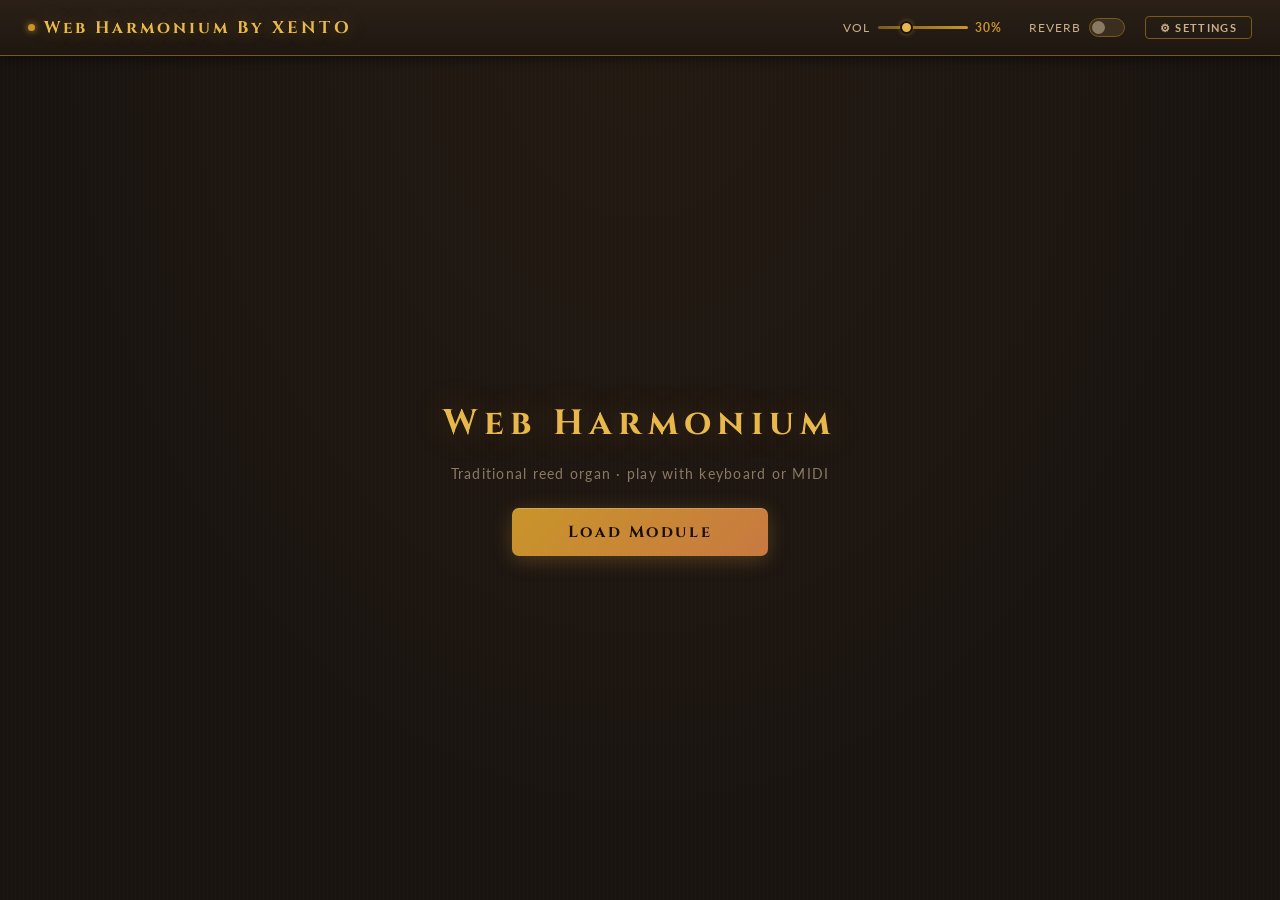
==== index.html @ 93d39b2e "fixed note helper issues" ====
<!DOCTYPE html>
<html lang="en">
<head>
  <meta name="viewport" content="width=device-width, initial-scale=1">
  <meta property="og:title" content="Web Harmonium" />
  <meta property="og:type" content="website" />
  <meta property="og:description" content="Play Harmonium using your normal computer keyboard or attach a MIDI keyboard to play" />
  <meta property="og:url" content="https://rajaramaniyer.github.io/webharmonium.html" />
  <link rel="manifest" href="manifest.json">
  <link rel="preconnect" href="https://fonts.googleapis.com">
  <link href="https://fonts.googleapis.com/css2?family=Cinzel:wght@400;600;700&family=Lato:ital,wght@0,300;0,400;0,700;1,400&display=swap" rel="stylesheet">
  <script src="config.js"></script>
  <title>Web Harmonium</title>

  <!-- ═══════════════════════════════════════════
       ORIGINAL JS — ZERO CHANGES
  ═══════════════════════════════════════════ -->
  <script>
    var sampleURL = 'harmonium-trad-orig.wav';
    var debug = false;
    var AudioContext = AudioContext || webkitAudioContext, context = null;
    var audioBuffer = null, gainNode = null, reverbNode = null, useReverb = false;
    var sourceNodes = new Array(), sourceNodeState = new Array();
    var keyboardMap = {
      "s":53,"S":53,"a":54,"A":54,"`":55,"1":56,"q":57,"Q":57,"2":58,
      "w":59,"W":59,"e":60,"E":60,"4":61,"r":62,"R":62,"5":63,"t":64,"T":64,
      "y":65,"Y":65,"7":66,"u":67,"U":67,"8":68,"i":69,"I":69,"9":70,
      "o":71,"O":71,"p":72,"P":72,"-":73,"[":74,"=":75,"]":76,"\\":77,"'":78,";":79
    };
    var swaramMap = {
      "s":"Ṃ","S":"Ṃ","a":"Ṃ","A":"Ṃ","`":"P̣","1":"Ḍ","q":"Ḍ","Q":"Ḍ","2":"Ṇ",
      "w":"Ṇ","W":"Ṇ","e":"S","E":"S","4":"R","r":"R","R":"R","5":"G","t":"G","T":"G",
      "y":"M","Y":"M","7":"M","u":"P","U":"P","8":"D","i":"D","I":"D","9":"N",
      "o":"N","O":"N","p":"Ṡ","P":"Ṡ","-":"Ṙ","[":"Ṙ","=":"Ġ","]":"Ġ","\\":"Ṁ","'":"Ṁ",";":"Ṗ",",":","
    };
    var notation = "";
    var loopStart = 0.5, loopEnd = 7.5, loop = true;
    var keyMap = new Array(), baseKeyMap = new Array();
    var middleC = 60, rootKey = 62, currentOctave = 3, stackCount = 0;
    var octaveMap = [-36,-24,-12,0,12,24,36];
    var baseKeyNames = ["C","C#","D","D#","E","F","F#","G","G#","A","A#","B"];
    var keyNames = new Array();

    function getCharLength(str){return[...str].length;}

    function init(){
      var transpose=parseInt(document.getElementById('transpose').innerText);
      var startKey=(middleC-124)+(rootKey-middleC);
      for(i=0;i<128;++i){baseKeyMap[i]=startKey++;keyMap[i]=baseKeyMap[i]+transpose;}
      for(i=0;i<keyMap.length;++i){sourceNodes[i]=null;setSourceNode(i);}
      document.getElementById('mainScreen').style.display='block';
    }

    function setSourceNode(i){
      if(sourceNodes[i]!=null&&sourceNodeState[i]==1)sourceNodes[i].stop(0);
      sourceNodeState[i]=0;sourceNodes[i]=null;
      sourceNodes[i]=context.createBufferSource();
      sourceNodes[i].connect(gainNode).connect(context.destination);
      sourceNodes[i].buffer=audioBuffer;sourceNodes[i].loop=loop;
      sourceNodes[i].loopStart=loopStart;
      if(keyMap[i]!=0)sourceNodes[i].detune.value=keyMap[i]*100;
    }

    function noteOff(note){
      var i=note+octaveMap[currentOctave];
      if(i<sourceNodes.length)setSourceNode(i);
      for(c=1;c<=stackCount;++c){i=note+octaveMap[currentOctave+c];if(i<sourceNodes.length)setSourceNode(i);}
    }

    function noteOn(note){
      var i=note+octaveMap[currentOctave];
      if(i<sourceNodes.length&&sourceNodeState[i]==0){sourceNodes[i].start(0);sourceNodeState[i]=1;}
      for(c=1;c<=stackCount;++c){
        i=note+octaveMap[currentOctave+c];
        if(i<sourceNodes.length&&sourceNodeState[i]==0){sourceNodes[i].start(0);sourceNodeState[i]=1;}
      }
    }

    window.onkeydown=function(event){
      if(!event.repeat&&typeof(keyboardMap[event.key])!="undefined")noteOn(keyboardMap[event.key]);
    };
    window.onkeyup=function(event){
      const key=event.key;
      if(typeof(keyboardMap[key])!="undefined")noteOff(keyboardMap[key]);
      if(key==="Backspace"&&getCharLength(notation)>0)notation=notation.substring(0,getCharLength(notation)-1);
      else if(key==="Delete")notation="";
      else if(key==="Enter"){console.log(notation);notation="";}
      else if(key==="Tab")notation+=",";
      else if(typeof(swaramMap[key])!="undefined")notation+=swaramMap[key];
    };

    function initReverbNode(){
      reverbNode=context.createConvolver();
      var r=new XMLHttpRequest();r.open('GET',"reverb.wav",true);r.responseType='arraybuffer';
      r.addEventListener('load',function(){
        context.decodeAudioData(r.response,
          function(buf){reverbNode.buffer=buf;reverbNode.connect(context.destination);updateReverbState(useReverb);},
          function(e){console.error('ERROR:',e);}
        );
      });r.send();
    }

    function load(){
      context=new AudioContext();gainNode=context.createGain();gainNode.gain.value=0.3;gainNode.connect(context.destination);
      if(typeof(Storage)!=="undefined"){
        if(localStorage.getItem("webharmonium.volume")!=null){document.getElementById("myRange").value=localStorage.getItem("webharmonium.volume");onGainChange();}
        if(localStorage.getItem("webharmonium.useReverb")!=null){useReverb=localStorage.getItem("webharmonium.useReverb")=="true";document.getElementById("useReverb").checked=useReverb;}
        if(localStorage.getItem("webharmonium.octave")!=null){currentOctave=localStorage.getItem("webharmonium.octave");try{currentOctave=parseInt(currentOctave);}catch(err){currentOctave=0;}}
        document.getElementById('octave').innerText=currentOctave;
        if(localStorage.getItem("webharmonium.transpose")!=null){
          document.getElementById('transpose').innerText=localStorage.getItem("webharmonium.transpose");
          let cs=parseInt(document.getElementById('transpose').innerText);
          document.getElementById('rootNote').innerText=baseKeyNames[(cs>=0)?cs%12:cs+12];
        }
        if(localStorage.getItem("webharmonium.stack")!=null){stackCount=localStorage.getItem("webharmonium.stack");try{stackCount=parseInt(stackCount);}catch(err){stackCount=0;}}
        document.getElementById('stack').innerText=stackCount;
      }
      initReverbNode();
      var req=new XMLHttpRequest();req.open('GET',sampleURL,true);req.responseType='arraybuffer';
      req.addEventListener('load',function(){
        context.decodeAudioData(req.response,function(buf){audioBuffer=buf;init();},function(e){console.error('ERROR:',e);});
      });req.send();
      requestMIDIAccess();
    }

    function requestMIDIAccess(){
      try{
        var mi=document.getElementById('midiInputDevicesInfo');
        if(navigator.requestMIDIAccess){
          if(mi.innerText.indexOf('Supported!')==-1)mi.innerText+=" Supported! ";
          navigator.requestMIDIAccess().then(onMIDISuccess,onMIDIFailure);
        }else{if(mi.innerText.indexOf('Supported!')==-1)mi.innerText+=" Not Supported! ";}
      }catch(err){document.getElementById('midiInputDevicesInfo').innerText+=" Failed! "+err;}
    }

    var midiAccess=null;
    function onMIDISuccess(ma){
      midiAccess=ma;
      var md=document.getElementById("midiInputDevices");
      for(i=0;i<md.length;++i)md.remove(i);
      for(var input of midiAccess.inputs.values()){
        var opt=document.createElement("option");opt.id=input.id;opt.text=input.name+" by "+input.manufacturer;md.add(opt);input.onmidimessage=getMIDIMessage;
      }
    }
    function onMIDIFailure(e){document.getElementById('midiInputDevicesInfo').innerText+=" Failed! "+e;}
    function getMIDIMessage(msg){
      var cmd=msg.data[0],note=msg.data[1],vel=(msg.data.length>2)?msg.data[2]:0;
      var md=document.getElementById("midiInputDevices");
      if(msg.target.id==md.options[md.selectedIndex].id){
        switch(cmd){
          case 144:if(vel>0)noteOn(note,vel);else noteOff(note);break;
          case 128:noteOff(note);break;
          case 176:if(note==7){document.getElementById("myRange").value=(100*vel)/127;onGainChange();}break;
        }
      }
    }

    function shiftOctave(o){
      if(currentOctave+o>=0&&currentOctave+o<=6){currentOctave+=o;if(typeof(Storage)!=="undefined")localStorage.setItem("webharmonium.octave",currentOctave);}
      document.getElementById('octave').innerText=currentOctave;
    }
    function changeStack(s){
      stackCount+=s;if(stackCount<0)stackCount=0;else if(currentOctave+stackCount>6)stackCount=6-currentOctave;
      document.getElementById('stack').innerText=stackCount;
      if(typeof(Storage)!=="undefined")localStorage.setItem("webharmonium.stack",stackCount);
    }
    function shiftSemitone(st){
      var cs=parseInt(document.getElementById('transpose').innerText);
      if(cs+st>=-11&&cs+st<=11){cs+=st;document.getElementById('transpose').innerText=cs;document.getElementById('rootNote').innerText=baseKeyNames[(cs>=0)?cs%12:cs+12];}
      if(typeof(Storage)!=="undefined")localStorage.setItem("webharmonium.transpose",document.getElementById('transpose').innerText);
      init();
    }
    var notePlaying=0;
    function play(el){notePlaying=keyboardMap[el.getAttribute('key')];noteOn(notePlaying);}
    function stop(el){noteOff(notePlaying);}
    function onGainChange(){
      if(typeof(Storage)!=="undefined")localStorage.setItem("webharmonium.volume",document.getElementById("myRange").value);
      document.getElementById('volumeLevel').innerText=document.getElementById("myRange").value+"%";
      if(gainNode!=null)gainNode.gain.value=document.getElementById("myRange").value/100;
    }
    function updateReverbState(v){
      useReverb=v;if(typeof(Storage)!=="undefined")localStorage.setItem("webharmonium.useReverb",(useReverb?"true":"false"));
      if(useReverb)gainNode.connect(reverbNode);else{try{gainNode.disconnect(reverbNode);}catch(e){}}
    }
    if("serviceWorker" in navigator){
      window.addEventListener("load",function(){
        navigator.serviceWorker.register("/serviceworker.js").then(r=>console.log("sw registered")).catch(e=>console.log("sw not registered",e));
      });
    }
  </script>

  <style>
    *,*::before,*::after{box-sizing:border-box;margin:0;padding:0;}
    :root{
      --bg:#1a1410;--gold:#c9952a;--gold-light:#e8b84b;--gold-dim:#7a5a18;
      --text:#e8dcc8;--muted:#8a7a64;--label:#c9b08a;--accent:#c87941;
    }

    body{
      background:var(--bg);
      background-image:
        radial-gradient(ellipse at 50% 0%,rgba(90,60,30,.15) 0%,transparent 65%),
        repeating-linear-gradient(90deg,transparent,transparent 3px,rgba(255,255,255,.01) 3px,rgba(255,255,255,.01) 4px);
      font-family:'Lato',sans-serif;color:var(--text);min-height:100vh;
      display:flex;flex-direction:column;
    }

    /* ── Navbar ── */
    .navbar{
      display:flex;align-items:center;justify-content:space-between;
      padding:0 28px;height:56px;flex-shrink:0;
      background:linear-gradient(180deg,#2a2018 0%,#1e1710 100%);
      border-bottom:1px solid var(--gold-dim);
      box-shadow:0 2px 14px rgba(0,0,0,.55);
      position:sticky;top:0;z-index:100;
    }
    .brand{font-family:'Cinzel',serif;font-size:1.05rem;font-weight:700;letter-spacing:.18em;color:var(--gold-light);text-shadow:0 0 18px rgba(200,150,60,.35);display:flex;align-items:center;gap:9px;}
    .brand-pip{width:7px;height:7px;border-radius:50%;background:var(--gold);box-shadow:0 0 7px var(--gold);}
    .nav-controls{display:flex;align-items:center;gap:20px;}
    .nav-group{display:flex;align-items:center;gap:7px;font-size:.72rem;letter-spacing:.1em;text-transform:uppercase;color:var(--muted);}
    .nav-group label{color:var(--label);}
    #volumeLevel{color:var(--gold);font-weight:700;min-width:34px;font-size:.72rem;}
    .nav-range{-webkit-appearance:none;appearance:none;width:90px;height:3px;border-radius:2px;outline:none;cursor:pointer;background:linear-gradient(90deg,var(--gold-dim),var(--gold));}
    .nav-range::-webkit-slider-thumb{-webkit-appearance:none;width:13px;height:13px;border-radius:50%;background:var(--gold-light);border:2px solid #1a1208;box-shadow:0 0 5px rgba(200,150,60,.5);cursor:pointer;}
    .nav-range::-moz-range-thumb{width:13px;height:13px;border-radius:50%;background:var(--gold-light);border:2px solid #1a1208;cursor:pointer;}
    .sw{position:relative;display:inline-block;width:36px;height:19px;}
    .sw input{opacity:0;width:0;height:0;}
    .sw-track{position:absolute;inset:0;cursor:pointer;background:#3a2e20;border-radius:19px;border:1px solid var(--gold-dim);transition:.3s;}
    .sw-track::before{content:'';position:absolute;width:13px;height:13px;left:2px;bottom:2px;background:var(--muted);border-radius:50%;transition:.3s;}
    input:checked+.sw-track{background:var(--gold-dim);border-color:var(--gold);}
    input:checked+.sw-track::before{transform:translateX(17px);background:var(--gold-light);}
    .nav-btn{background:none;border:1px solid var(--gold-dim);color:var(--label);padding:5px 14px;border-radius:4px;cursor:pointer;font:700 .7rem/1 'Lato',sans-serif;letter-spacing:.12em;text-transform:uppercase;transition:.18s;}
    .nav-btn:hover{border-color:var(--gold);color:var(--gold-light);background:rgba(200,150,60,.07);}

    /* ── Page ── */
    .page{flex:1;display:flex;flex-direction:column;align-items:center;justify-content:center;padding:24px 16px;gap:0;}

    /* ── Load screen ── */
    #loadScreen{display:flex;flex-direction:column;align-items:center;gap:18px;text-align:center;}
    .load-title{font-family:'Cinzel',serif;font-size:2.2rem;font-weight:700;color:var(--gold-light);letter-spacing:.18em;text-shadow:0 0 36px rgba(200,150,60,.28);}
    .load-sub{font-size:.87rem;color:var(--muted);letter-spacing:.09em;}
    .load-btn{margin-top:8px;padding:16px 56px;background:linear-gradient(135deg,var(--gold) 0%,var(--accent) 100%);border:none;border-radius:7px;font:700 1rem/1 'Cinzel',serif;letter-spacing:.16em;color:#1a0e04;cursor:pointer;box-shadow:0 4px 20px rgba(200,150,60,.3),inset 0 1px 0 rgba(255,255,255,.18);transition:.2s;}
    .load-btn:hover{transform:translateY(-2px);box-shadow:0 8px 28px rgba(200,150,60,.45);}
    .load-btn:active{transform:none;}

    /* ══════════════════════════════════════════════
       NOTE HELPER PANEL
    ══════════════════════════════════════════════ */
    #noteHelper{display:none;width:100%;max-width:1260px;margin-bottom:14px;}
    .helper-bar{background:linear-gradient(160deg,#2a2018 0%,#1e1610 100%);border:1px solid rgba(200,150,60,.15);border-radius:12px;overflow:hidden;box-shadow:0 4px 20px rgba(0,0,0,.5);}
    .helper-head{display:flex;align-items:center;gap:10px;padding:10px 16px;border-bottom:1px solid rgba(200,150,60,.1);background:rgba(0,0,0,.18);}
    .helper-head-label{font-size:.62rem;letter-spacing:.2em;text-transform:uppercase;color:var(--muted);font-weight:700;flex-shrink:0;}
    .helper-song-select{flex:1;background:#18120a;border:1px solid var(--gold-dim);color:var(--label);padding:4px 9px;border-radius:5px;font:600 .82rem/1.3 'Lato',sans-serif;outline:none;cursor:pointer;max-width:340px;}
    .helper-song-select option{background:#18120a;}
    .helper-btns{display:flex;gap:6px;flex-shrink:0;}
    .helper-toggle-btn{background:none;border:1px solid var(--gold-dim);color:var(--muted);padding:3px 10px;border-radius:4px;cursor:pointer;font-size:.68rem;letter-spacing:.08em;text-transform:uppercase;transition:.15s;}
    .helper-toggle-btn:hover{color:var(--gold-light);border-color:var(--gold);}
    .helper-reset-btn{background:none;border:1px solid rgba(200,150,60,.2);color:var(--muted);padding:3px 10px;border-radius:4px;cursor:pointer;font-size:.68rem;letter-spacing:.08em;text-transform:uppercase;transition:.15s;}
    .helper-reset-btn:hover{color:var(--gold-light);border-color:var(--gold);}

    .helper-notes{padding:14px 18px 16px;max-height:170px;overflow-y:auto;transition:max-height .3s ease;}
    .helper-notes.collapsed{max-height:0;padding-top:0;padding-bottom:0;overflow:hidden;}
    .helper-notes::-webkit-scrollbar{width:4px;}
    .helper-notes::-webkit-scrollbar-track{background:transparent;}
    .helper-notes::-webkit-scrollbar-thumb{background:var(--gold-dim);border-radius:2px;}

    .helper-song-title{font-family:'Cinzel',serif;font-size:.88rem;font-weight:700;color:var(--gold-light);letter-spacing:.12em;margin-bottom:10px;}
    .helper-lines{display:flex;flex-direction:column;gap:7px;}
    .helper-line{display:flex;flex-wrap:wrap;gap:4px;align-items:baseline;}

    /* ── Note tokens ── */
    .note-token{
      display:inline-block;
      font:700 1rem/1 'Lato',monospace;
      color:var(--text);
      background:rgba(200,150,60,.07);
      border:1px solid rgba(200,150,60,.13);
      border-radius:5px;
      padding:4px 8px;
      letter-spacing:.04em;
      cursor:default;
      transition:background .08s,color .08s,border-color .08s,transform .08s,box-shadow .08s;
      user-select:none;
    }
    /* Next-to-play token — faint gold glow */
    .note-token.next{
      border-color:rgba(200,150,60,.4);
      color:var(--gold-light);
      background:rgba(200,150,60,.12);
    }
    /* Currently lit — instant-on, CSS transition fades it back out */
    .note-token.lit{
      background:rgba(200,150,60,.38);
      border-color:var(--gold-light);
      color:#fff8e8;
      box-shadow:0 0 12px rgba(200,150,60,.5);
      transform:translateY(-2px);
    }
    /* Already played — dimmed */
    .note-token.played{
      color:var(--muted);
      background:rgba(255,255,255,.03);
      border-color:rgba(200,150,60,.05);
    }
    .note-token.annotation{color:var(--muted);font-style:italic;font-weight:400;background:transparent;border-color:transparent;font-size:.82rem;}

    /* ══════════════════════════════════════════════
       MAIN INSTRUMENT
    ══════════════════════════════════════════════ */
    #mainScreen{display:none;width:100%;max-width:1260px;}

    .cabinet{
      background:linear-gradient(175deg,#3e2e1e 0%,#2a1e12 45%,#1e150e 100%);
      border-radius:18px 18px 12px 12px;
      padding:26px 32px 30px;
      box-shadow:0 28px 70px rgba(0,0,0,.85),0 0 0 1px rgba(200,150,60,.14),inset 0 1px 0 rgba(200,150,60,.2),inset 0 -1px 0 rgba(0,0,0,.5);
      position:relative;overflow:hidden;
    }
    .cabinet::before{content:'';position:absolute;inset:0;border-radius:inherit;pointer-events:none;background:repeating-linear-gradient(91deg,transparent,transparent 17px,rgba(0,0,0,.055) 17px,rgba(0,0,0,.055) 18px);}
    .cabinet::after{content:'';position:absolute;top:0;left:32px;right:32px;height:2px;background:linear-gradient(90deg,transparent,var(--gold-dim),var(--gold),var(--gold-dim),transparent);}

    .nameplate{text-align:center;margin-bottom:20px;}
    .nameplate h1{font-family:'Cinzel',serif;font-size:1rem;font-weight:700;letter-spacing:.38em;color:var(--gold-light);text-shadow:0 0 14px rgba(200,150,60,.35);}
    .nameplate-rule{display:flex;align-items:center;justify-content:center;gap:10px;margin-top:5px;}
    .nameplate-rule hr{flex:0 0 55px;border:none;border-top:1px solid var(--gold-dim);}
    .nameplate-rule span{font-size:.6rem;letter-spacing:.24em;color:var(--muted);text-transform:uppercase;}

    /* ── Stage ── */
    .stage{
      background:linear-gradient(180deg,#0d0a07 0%,#121008 100%);
      border-radius:10px 10px 5px 5px;
      padding:24px 24px 0;
      border:1px solid rgba(0,0,0,.7);
      border-top:1px solid rgba(200,150,60,.1);
      box-shadow:inset 0 6px 16px rgba(0,0,0,.75),inset 0 -1px 0 rgba(200,150,60,.06);
      position:relative;overflow:hidden;
    }
    .stage::before{content:'';position:absolute;top:0;left:0;right:0;height:22px;background:linear-gradient(180deg,rgba(200,150,60,.05),transparent);pointer-events:none;}

    /* ── Keys row ── */
    .keys-row{
      display:flex;align-items:flex-start;justify-content:center;
      position:relative;height:280px;
      user-select:none;-webkit-user-select:none;
    }

    /* ── White keys ──
       3D: push down with translateY + deeper bottom shadow + lighter surface
       NO rotateX (causes sideways skew with perspective)
    */
    .wk{
      position:relative;width:76px;height:268px;flex-shrink:0;
      background:linear-gradient(180deg,#f5efe3 0%,#efe8d6 14%,#eae2c8 50%,#dfd7b9 79%,#d0c4a4 100%);
      border:1px solid #9a8a6a;border-top:none;
      border-radius:0 0 10px 10px;cursor:pointer;z-index:1;
      /* resting shadow — makes key look raised */
      box-shadow:
        inset -1px 0 0 rgba(255,255,255,.55),
        inset 1px 0 0 rgba(0,0,0,.07),
        0 8px 0 #9a8060,
        0 10px 16px rgba(0,0,0,.55),
        0 18px 28px rgba(0,0,0,.25);
      transform-origin:top center;
      transition:transform .06s ease,box-shadow .06s ease,background .06s ease;
      display:flex;flex-direction:column;align-items:center;justify-content:flex-end;
      padding-bottom:18px;
    }
    .wk:hover{
      background:linear-gradient(180deg,#ede7d7 0%,#e8e1c7 28%,#dad2b4 68%,#cbbfa0 100%);
    }
    /* pressed: sink down 8px, shadow collapses */
    .wk:active,.wk.pressed{
      transform:translateY(8px);
      background:linear-gradient(180deg,#cfc49e 0%,#bfb48e 28%,#afa47e 68%,#9f946e 100%);
      box-shadow:
        inset -1px 0 0 rgba(255,255,255,.3),
        inset 1px 0 0 rgba(0,0,0,.1),
        0 1px 0 #7a6040,
        0 2px 6px rgba(0,0,0,.55),
        0 4px 10px rgba(0,0,0,.25);
    }
    .wk .kb{font:700 12px/1 'Lato',monospace;color:rgba(70,55,35,.65);letter-spacing:.04em;}
    .wk .nt{font:400 10px/1 'Lato',sans-serif;color:rgba(80,60,40,.45);margin-top:4px;}

    /* ── Black keys ──
       Same approach: translateY press + shadow collapse
    */
    .bk{
      position:absolute;top:0;z-index:3;
      width:46px;height:170px;
      background:linear-gradient(180deg,#2e2618 0%,#201a0e 25%,#161008 60%,#0e0c06 100%);
      border-radius:0 0 8px 8px;
      border:1px solid #0a0806;border-top:2px solid #403420;
      cursor:pointer;
      box-shadow:
        inset 1px 0 0 rgba(255,255,255,.055),
        inset -1px 0 0 rgba(255,255,255,.02),
        0 8px 0 #0a0806,
        3px 10px 18px rgba(0,0,0,.9),
        1px 14px 24px rgba(0,0,0,.6);
      transform-origin:top center;
      transition:transform .06s ease,box-shadow .06s ease,background .06s ease;
      display:flex;align-items:flex-end;justify-content:center;padding-bottom:10px;
    }
    .bk:hover{background:linear-gradient(180deg,#3a2e20 0%,#2c2416 25%,#201a0e 60%,#141008 100%);}
    .bk:active,.bk.pressed{
      transform:translateY(6px);
      background:linear-gradient(180deg,#201a0e 0%,#140e06 100%);
      box-shadow:
        inset 1px 0 0 rgba(255,255,255,.03),
        0 1px 0 #0a0806,
        1px 2px 6px rgba(0,0,0,.95),
        1px 4px 10px rgba(0,0,0,.6);
    }
    .bk .kb{font:700 10px/1 'Lato',monospace;color:rgba(200,160,80,.5);}

    /* ── Legend ── */
    .key-legend{margin-top:18px;display:flex;align-items:center;justify-content:center;gap:6px;flex-wrap:wrap;}
    .kchip{font-size:.63rem;letter-spacing:.07em;color:var(--muted);background:rgba(255,255,255,.025);border:1px solid rgba(200,150,60,.09);border-radius:3px;padding:2px 8px;}
    .kchip strong{color:var(--gold-dim);}
    .kdot{color:var(--gold-dim);font-size:.45rem;}

    /* ══════════════════════════════════════════════
       SETTINGS MODAL
    ══════════════════════════════════════════════ */
    .overlay{display:none;position:fixed;inset:0;background:rgba(0,0,0,.75);backdrop-filter:blur(5px);z-index:200;align-items:flex-start;justify-content:center;padding:36px 16px;overflow-y:auto;}
    .overlay.open{display:flex;}
    .modal{background:linear-gradient(160deg,#322818 0%,#201810 100%);border:1px solid rgba(200,150,60,.2);border-radius:14px;padding:28px 30px;width:100%;max-width:560px;box-shadow:0 24px 64px rgba(0,0,0,.85);}
    .modal-title{font-family:'Cinzel',serif;font-size:1.05rem;font-weight:700;color:var(--gold-light);letter-spacing:.16em;margin-bottom:22px;padding-bottom:14px;border-bottom:1px solid rgba(200,150,60,.15);}
    .modal-section{margin-bottom:20px;}
    .modal-section-title{font-size:.62rem;text-transform:uppercase;letter-spacing:.22em;color:var(--muted);font-weight:700;margin-bottom:12px;padding-bottom:6px;border-bottom:1px solid rgba(200,150,60,.08);}
    .mctrl-row{display:flex;align-items:center;justify-content:space-between;gap:12px;margin-bottom:12px;}
    .mctrl-label{font-size:.82rem;color:var(--label);min-width:80px;}
    .mctrl-right{display:flex;align-items:center;gap:8px;}
    .mctrl-val{font-family:'Cinzel',serif;font-size:1.3rem;font-weight:700;color:var(--gold-light);min-width:52px;text-align:center;text-shadow:0 0 10px rgba(200,150,60,.25);}
    .mctrl-sub{font-size:.68rem;color:var(--muted);text-align:center;min-width:52px;}
    .mcbtn{width:34px;height:34px;flex-shrink:0;border-radius:6px;cursor:pointer;background:linear-gradient(155deg,#3c3020 0%,#2c2218 100%);border:1px solid var(--gold-dim);color:var(--gold-light);font-size:1.15rem;font-weight:700;display:flex;align-items:center;justify-content:center;transition:.14s;}
    .mcbtn:hover{border-color:var(--gold);background:linear-gradient(155deg,#4c4028 0%,#3c3020 100%);box-shadow:0 0 8px rgba(200,150,60,.2);}
    .mcbtn:active{transform:scale(.92);}
    .modal-range{-webkit-appearance:none;appearance:none;width:100%;height:4px;border-radius:2px;outline:none;cursor:pointer;background:linear-gradient(90deg,var(--gold-dim),var(--gold));margin:4px 0;}
    .modal-range::-webkit-slider-thumb{-webkit-appearance:none;width:16px;height:16px;border-radius:50%;background:var(--gold-light);border:2px solid #1a1208;box-shadow:0 0 6px rgba(200,150,60,.5);cursor:pointer;}
    .modal-range::-moz-range-thumb{width:16px;height:16px;border-radius:50%;background:var(--gold-light);border:2px solid #1a1208;cursor:pointer;}
    .modal-toggle-row{display:flex;align-items:center;justify-content:space-between;margin-bottom:12px;}
    .midi-status{font-size:.72rem;color:var(--muted);margin-bottom:7px;line-height:1.5;}
    .midi-sel{width:100%;background:#18120a;border:1px solid var(--gold-dim);color:var(--label);padding:5px 8px;border-radius:5px;font:400 .72rem/1.4 'Lato',sans-serif;outline:none;}
    .midi-ref{background:none;border:1px solid var(--gold-dim);color:var(--muted);padding:4px 10px;border-radius:4px;cursor:pointer;font-size:.68rem;margin-top:7px;width:100%;transition:.15s;}
    .midi-ref:hover{color:var(--gold-light);border-color:var(--gold);}
    .modal-divider{border:none;border-top:1px solid rgba(200,150,60,.1);margin:18px 0;}

    /* song manager */
    .song-list{display:flex;flex-direction:column;gap:8px;margin-bottom:14px;}
    .song-item{background:rgba(0,0,0,.25);border:1px solid rgba(200,150,60,.1);border-radius:8px;padding:10px 12px;display:flex;flex-direction:column;gap:6px;}
    .song-item-head{display:flex;align-items:center;gap:8px;}
    .song-item-name{flex:1;background:transparent;border:none;border-bottom:1px solid rgba(200,150,60,.2);color:var(--gold-light);font:700 .88rem/1.4 'Lato',sans-serif;outline:none;padding:2px 4px;}
    .song-item-name:focus{border-bottom-color:var(--gold);}
    .song-del-btn{background:none;border:1px solid rgba(200,80,80,.3);color:rgba(200,100,100,.6);width:26px;height:26px;border-radius:4px;cursor:pointer;font-size:.8rem;display:flex;align-items:center;justify-content:center;transition:.15s;flex-shrink:0;}
    .song-del-btn:hover{border-color:#c04040;color:#e06060;}
    .song-item-notes{width:100%;background:rgba(0,0,0,.3);border:1px solid rgba(200,150,60,.12);border-radius:5px;color:var(--text);font:400 .8rem/1.6 'Courier New',monospace;padding:7px 9px;outline:none;resize:vertical;min-height:80px;}
    .song-item-notes:focus{border-color:var(--gold-dim);}
    .song-add-btn{background:none;border:1px dashed var(--gold-dim);color:var(--muted);padding:8px;border-radius:7px;cursor:pointer;font-size:.75rem;letter-spacing:.1em;text-transform:uppercase;width:100%;transition:.15s;}
    .song-add-btn:hover{color:var(--gold-light);border-color:var(--gold);}
    .songs-save-btn{width:100%;padding:9px;border:none;border-radius:6px;cursor:pointer;background:linear-gradient(135deg,#4a6a3a 0%,#2e4a22 100%);color:#c8e8b0;font:700 .78rem/1 'Lato',sans-serif;letter-spacing:.1em;text-transform:uppercase;margin-top:8px;transition:.18s;}
    .songs-save-btn:hover{filter:brightness(1.15);}
    .songs-export-row{display:flex;gap:8px;margin-top:6px;}
    .songs-export-btn{flex:1;padding:7px;border:1px solid var(--gold-dim);border-radius:5px;background:none;color:var(--muted);font-size:.68rem;letter-spacing:.1em;text-transform:uppercase;cursor:pointer;transition:.15s;}
    .songs-export-btn:hover{color:var(--gold-light);border-color:var(--gold);}
    .modal-close{display:block;width:100%;margin-top:6px;padding:12px;border:none;border-radius:7px;cursor:pointer;background:linear-gradient(135deg,var(--gold) 0%,var(--accent) 100%);font:700 .85rem/1 'Cinzel',serif;letter-spacing:.14em;color:#1a0e04;transition:.2s;text-align:center;}
    .modal-close:hover{transform:translateY(-1px);box-shadow:0 4px 16px rgba(200,150,60,.35);}

    /* ── Responsive ── */
    @media(max-width:1100px){.wk{width:64px;height:238px;} .bk{width:40px;height:144px;} .keys-row{height:250px;}}
    @media(max-width:880px){.wk{width:50px;height:200px;} .bk{width:31px;height:120px;} .keys-row{height:212px;} .cabinet{padding:18px 16px 22px;}}
    @media(max-width:680px){.wk{width:38px;height:168px;} .bk{width:24px;height:100px;} .keys-row{height:180px;}}
    @media(max-width:480px){.wk{width:28px;height:136px;} .bk{width:18px;height:80px;} .keys-row{height:148px;} .wk .kb,.wk .nt,.bk .kb{display:none;}}
  </style>
</head>
<body>

<!-- Navbar -->
<nav class="navbar">
  <div class="brand"><div class="brand-pip"></div>Web Harmonium By XENTO</div>
  <div class="nav-controls">
    <div class="nav-group">
      <label>Vol</label>
      <input type="range" min="1" max="100" value="30" class="nav-range" id="myRange" oninput="onGainChange()" onchange="onGainChange()">
      <span id="volumeLevel">30%</span>
    </div>
    <div class="nav-group">
      <label>Reverb</label>
      <label class="sw"><input id="useReverb" type="checkbox" onclick="updateReverbState(this.checked)"><span class="sw-track"></span></label>
    </div>
    <button class="nav-btn" id="settingsBtn">⚙ Settings</button>
  </div>
</nav>

<div class="page">

  <!-- Load screen -->
  <div id="loadScreen">
    <div class="load-title">Web Harmonium</div>
    <div class="load-sub">Traditional reed organ · play with keyboard or MIDI</div>
    <button class="load-btn" onclick="document.getElementById('loadScreen').style.display='none'; load();">Load Module</button>
  </div>

  <!-- Note helper -->
  <div id="noteHelper">
    <div class="helper-bar">
      <div class="helper-head">
        <span class="helper-head-label">♩ Notes</span>
        <select class="helper-song-select" id="helperSongSelect" onchange="onSongSelect(this.value)">
          <option value="">— select a song —</option>
        </select>
        <div class="helper-btns">
          <button class="helper-reset-btn" onclick="resetHelperPos()" title="Reset position to start">↺ Reset</button>
          <button class="helper-toggle-btn" id="helperToggleBtn" onclick="toggleHelper()">Hide</button>
        </div>
      </div>
      <div class="helper-notes" id="helperNotes">
        <div style="color:var(--muted);font-size:.8rem;font-style:italic;">Select a song above to see notes here.</div>
      </div>
    </div>
  </div>

  <!-- Instrument -->
  <div id="mainScreen">
    <div class="cabinet">
      <div class="nameplate">
        <h1>HARMONIUM</h1>
        <div class="nameplate-rule"><hr><span>Indian Reed Organ</span><hr></div>
      </div>
      <div class="stage">
        <div class="keys-row" id="keysRow">
          <div class="wk" key="`"  onmousedown="play(this)" onmouseup="stop(this)" onmouseleave="stop(this)" ontouchstart="play(this)" ontouchend="stop(this)" ontouchcancel="stop(this)"><span class="kb">`</span></div>
          <div class="wk" key="q"  onmousedown="play(this)" onmouseup="stop(this)" onmouseleave="stop(this)" ontouchstart="play(this)" ontouchend="stop(this)" ontouchcancel="stop(this)"><span class="kb">q</span></div>
          <div class="wk" key="w"  onmousedown="play(this)" onmouseup="stop(this)" onmouseleave="stop(this)" ontouchstart="play(this)" ontouchend="stop(this)" ontouchcancel="stop(this)"><span class="kb">w</span></div>
          <div class="wk" key="e"  onmousedown="play(this)" onmouseup="stop(this)" onmouseleave="stop(this)" ontouchstart="play(this)" ontouchend="stop(this)" ontouchcancel="stop(this)"><span class="kb">e</span><span class="nt">C</span></div>
          <div class="wk" key="r"  onmousedown="play(this)" onmouseup="stop(this)" onmouseleave="stop(this)" ontouchstart="play(this)" ontouchend="stop(this)" ontouchcancel="stop(this)"><span class="kb">r</span><span class="nt">D</span></div>
          <div class="wk" key="t"  onmousedown="play(this)" onmouseup="stop(this)" onmouseleave="stop(this)" ontouchstart="play(this)" ontouchend="stop(this)" ontouchcancel="stop(this)"><span class="kb">t</span><span class="nt">E</span></div>
          <div class="wk" key="y"  onmousedown="play(this)" onmouseup="stop(this)" onmouseleave="stop(this)" ontouchstart="play(this)" ontouchend="stop(this)" ontouchcancel="stop(this)"><span class="kb">y</span><span class="nt">F</span></div>
          <div class="wk" key="u"  onmousedown="play(this)" onmouseup="stop(this)" onmouseleave="stop(this)" ontouchstart="play(this)" ontouchend="stop(this)" ontouchcancel="stop(this)"><span class="kb">u</span><span class="nt">G</span></div>
          <div class="wk" key="i"  onmousedown="play(this)" onmouseup="stop(this)" onmouseleave="stop(this)" ontouchstart="play(this)" ontouchend="stop(this)" ontouchcancel="stop(this)"><span class="kb">i</span><span class="nt">A</span></div>
          <div class="wk" key="o"  onmousedown="play(this)" onmouseup="stop(this)" onmouseleave="stop(this)" ontouchstart="play(this)" ontouchend="stop(this)" ontouchcancel="stop(this)"><span class="kb">o</span><span class="nt">B</span></div>
          <div class="wk" key="p"  onmousedown="play(this)" onmouseup="stop(this)" onmouseleave="stop(this)" ontouchstart="play(this)" ontouchend="stop(this)" ontouchcancel="stop(this)"><span class="kb">p</span></div>
          <div class="wk" key="["  onmousedown="play(this)" onmouseup="stop(this)" onmouseleave="stop(this)" ontouchstart="play(this)" ontouchend="stop(this)" ontouchcancel="stop(this)"><span class="kb">[</span></div>
          <div class="wk" key="]"  onmousedown="play(this)" onmouseup="stop(this)" onmouseleave="stop(this)" ontouchstart="play(this)" ontouchend="stop(this)" ontouchcancel="stop(this)"><span class="kb">]</span></div>
          <div class="wk" key="\"  onmousedown="play(this)" onmouseup="stop(this)" onmouseleave="stop(this)" ontouchstart="play(this)" ontouchend="stop(this)" ontouchcancel="stop(this)"><span class="kb">\</span></div>
          <div class="bk" id="bk1"    key="1" onmousedown="play(this)" onmouseup="stop(this)" onmouseleave="stop(this)" ontouchstart="play(this)" ontouchend="stop(this)" ontouchcancel="stop(this)"><span class="kb">1</span></div>
          <div class="bk" id="bk2"    key="2" onmousedown="play(this)" onmouseup="stop(this)" onmouseleave="stop(this)" ontouchstart="play(this)" ontouchend="stop(this)" ontouchcancel="stop(this)"><span class="kb">2</span></div>
          <div class="bk" id="bk4"    key="4" onmousedown="play(this)" onmouseup="stop(this)" onmouseleave="stop(this)" ontouchstart="play(this)" ontouchend="stop(this)" ontouchcancel="stop(this)"><span class="kb">4</span></div>
          <div class="bk" id="bk5"    key="5" onmousedown="play(this)" onmouseup="stop(this)" onmouseleave="stop(this)" ontouchstart="play(this)" ontouchend="stop(this)" ontouchcancel="stop(this)"><span class="kb">5</span></div>
          <div class="bk" id="bk7"    key="7" onmousedown="play(this)" onmouseup="stop(this)" onmouseleave="stop(this)" ontouchstart="play(this)" ontouchend="stop(this)" ontouchcancel="stop(this)"><span class="kb">7</span></div>
          <div class="bk" id="bk8"    key="8" onmousedown="play(this)" onmouseup="stop(this)" onmouseleave="stop(this)" ontouchstart="play(this)" ontouchend="stop(this)" ontouchcancel="stop(this)"><span class="kb">8</span></div>
          <div class="bk" id="bk9"    key="9" onmousedown="play(this)" onmouseup="stop(this)" onmouseleave="stop(this)" ontouchstart="play(this)" ontouchend="stop(this)" ontouchcancel="stop(this)"><span class="kb">9</span></div>
          <div class="bk" id="bkDash" key="-" onmousedown="play(this)" onmouseup="stop(this)" onmouseleave="stop(this)" ontouchstart="play(this)" ontouchend="stop(this)" ontouchcancel="stop(this)"><span class="kb">-</span></div>
          <div class="bk" id="bkEq"   key="=" onmousedown="play(this)" onmouseup="stop(this)" onmouseleave="stop(this)" ontouchstart="play(this)" ontouchend="stop(this)" ontouchcancel="stop(this)"><span class="kb">=</span></div>
        </div>
      </div>
      <div class="key-legend">
        <span class="kchip">White: <strong>` Q W E R T Y U I O P [ ] \</strong></span>
        <span class="kdot">●</span>
        <span class="kchip">Black: <strong>1 2 &nbsp; 4 5 &nbsp; 7 8 9 &nbsp; - =</strong></span>
      </div>
    </div>
  </div>

</div><!-- /page -->

<!-- Settings Modal -->
<div class="overlay" id="settingsOverlay" onclick="if(event.target===this)closeSettings()">
  <div class="modal">
    <div class="modal-title">⚙ Settings</div>

    <div class="modal-section">
      <div class="modal-section-title">Volume</div>
      <input type="range" min="1" max="100" value="30" class="modal-range" id="myRangeModal" oninput="syncVolume(this.value)" onchange="syncVolume(this.value)">
      <div style="text-align:right;font-size:.72rem;color:var(--gold);font-weight:700;margin-top:4px;" id="volumeLevelModal">30%</div>
    </div>

    <hr class="modal-divider">

    <div class="modal-section">
      <div class="modal-section-title">Effects</div>
      <div class="modal-toggle-row">
        <span class="mctrl-label">Reverb</span>
        <label class="sw"><input id="useReverbModal" type="checkbox" onclick="syncReverb(this.checked)"><span class="sw-track"></span></label>
      </div>
    </div>

    <hr class="modal-divider">

    <div class="modal-section">
      <div class="modal-section-title">Tuning &amp; Register</div>
      <div class="mctrl-row">
        <span class="mctrl-label">Transpose</span>
        <div class="mctrl-right">
          <button class="mcbtn" onclick="shiftSemitone(-1)">−</button>
          <div><div class="mctrl-val"><span id="transpose">0</span></div><div class="mctrl-sub"><span id="rootNote">D</span></div></div>
          <button class="mcbtn" onclick="shiftSemitone(1)">+</button>
        </div>
      </div>
      <div class="mctrl-row">
        <span class="mctrl-label">Octave</span>
        <div class="mctrl-right">
          <button class="mcbtn" onclick="shiftOctave(-1)">−</button>
          <div><div class="mctrl-val" id="octave">3</div><div class="mctrl-sub">register</div></div>
          <button class="mcbtn" onclick="shiftOctave(1)">+</button>
        </div>
      </div>
      <div class="mctrl-row">
        <span class="mctrl-label">Reeds</span>
        <div class="mctrl-right">
          <button class="mcbtn" onclick="changeStack(-1)">−</button>
          <div><div class="mctrl-val" id="stack">0</div><div class="mctrl-sub">additional</div></div>
          <button class="mcbtn" onclick="changeStack(1)">+</button>
        </div>
      </div>
    </div>

    <hr class="modal-divider">

    <div class="modal-section">
      <div class="modal-section-title">MIDI Keyboard</div>
      <div class="midi-status" id="midiInputDevicesInfo">MIDI Keyboard</div>
      <select id="midiInputDevices" class="midi-sel"></select>
      <button class="midi-ref" onclick="requestMIDIAccess()">⟳ Refresh MIDI Devices</button>
    </div>

    <hr class="modal-divider">

    <div class="modal-section">
      <div class="modal-section-title">♩ Note Helpers</div>
      <div class="song-list" id="songList"></div>
      <button class="song-add-btn" onclick="addSongItem()">+ Add Song</button>
      <button class="songs-save-btn" onclick="saveSongs()">💾 Save to Session</button>
      <div class="songs-export-row">
        <button class="songs-export-btn" onclick="exportConfigJS()">⬇ Export config.js</button>
        <button class="songs-export-btn" onclick="exportConfigJSON()">⬇ Export JSON</button>
      </div>
      <div style="margin-top:8px;font-size:.68rem;color:var(--muted);line-height:1.6;">Songs saved here persist in your browser session. Export config.js to make them permanent.</div>
    </div>

    <button class="modal-close" onclick="closeSettings()">Done</button>
  </div>
</div>

<script>
/* ═══════════════════════════════════════════════════
   BLACK KEY LAYOUT
═══════════════════════════════════════════════════ */
var bkLayout=[
  {id:'bk1',after:0},{id:'bk2',after:1},{id:'bk4',after:3},{id:'bk5',after:4},
  {id:'bk7',after:6},{id:'bk8',after:7},{id:'bk9',after:8},{id:'bkDash',after:10},{id:'bkEq',after:11}
];
function layoutKeys(){
  var row=document.getElementById('keysRow');if(!row)return;
  var whites=row.querySelectorAll('.wk');
  bkLayout.forEach(function(e){
    var bk=document.getElementById(e.id),wk=whites[e.after];if(!bk||!wk)return;
    bk.style.left=(wk.offsetLeft+wk.offsetWidth-bk.offsetWidth/2)+'px';
  });
}
window.addEventListener('load',layoutKeys);
window.addEventListener('resize',layoutKeys);
var _origInit=init;
init=function(){_origInit();requestAnimationFrame(layoutKeys);document.getElementById('noteHelper').style.display='block';rebuildHelperDropdown();restoreSession();};

/* ═══════════════════════════════════════════════════
   KEYBOARD VISUAL PRESS (no rotateX)
═══════════════════════════════════════════════════ */
function getKeyEl(k){
  return document.querySelector('.wk[key="'+k+'"]')||document.querySelector('.bk[key="'+k+'"]');
}
(function(){
  var od=window.onkeydown,ou=window.onkeyup;
  window.onkeydown=function(ev){
    if(od)od(ev);
    if(!ev.repeat){var el=getKeyEl(ev.key);if(el)el.classList.add('pressed');onNoteKeyDown(ev.key);}
  };
  window.onkeyup=function(ev){
    if(ou)ou(ev);
    var el=getKeyEl(ev.key);if(el)el.classList.remove('pressed');
    onNoteKeyUp(ev.key);
  };
})();

/* ═══════════════════════════════════════════════════
   VOLUME / REVERB SYNC
═══════════════════════════════════════════════════ */
function syncVolume(v){
  document.getElementById('myRange').value=v;document.getElementById('myRangeModal').value=v;
  document.getElementById('volumeLevel').innerText=v+'%';document.getElementById('volumeLevelModal').innerText=v+'%';
  if(typeof gainNode!=='undefined'&&gainNode!=null)gainNode.gain.value=v/100;
  if(typeof Storage!=='undefined')localStorage.setItem('webharmonium.volume',v);
}
document.getElementById('myRange').addEventListener('input',function(){syncVolume(this.value);});
function syncReverb(c){document.getElementById('useReverb').checked=c;document.getElementById('useReverbModal').checked=c;updateReverbState(c);}
document.getElementById('useReverb').addEventListener('change',function(){syncReverb(this.checked);});

/* ═══════════════════════════════════════════════════
   SETTINGS MODAL
═══════════════════════════════════════════════════ */
function openSettings(){
  document.getElementById('myRangeModal').value=document.getElementById('myRange').value;
  document.getElementById('volumeLevelModal').innerText=document.getElementById('myRange').value+'%';
  document.getElementById('useReverbModal').checked=document.getElementById('useReverb').checked;
  renderSongList();
  document.getElementById('settingsOverlay').classList.add('open');
}
function closeSettings(){document.getElementById('settingsOverlay').classList.remove('open');}
document.getElementById('settingsBtn').addEventListener('click',openSettings);

/* ═══════════════════════════════════════════════════
   SESSION / COOKIE PERSISTENCE
   Saves: selected song index + cursor position
═══════════════════════════════════════════════════ */
function setCookie(name,value,days){
  var d=new Date();d.setTime(d.getTime()+(days*86400000));
  document.cookie=name+'='+encodeURIComponent(value)+';expires='+d.toUTCString()+';path=/';
}
function getCookie(name){
  var v=document.cookie.match('(^|;)\\s*'+name+'\\s*=\\s*([^;]+)');
  return v?decodeURIComponent(v.pop()):null;
}
function saveSession(){
  setCookie('wh_song',helperCurrentSong,1);
  setCookie('wh_pos',helperCursorIndex,1);
}
function restoreSession(){
  var s=getCookie('wh_song'),p=getCookie('wh_pos');
  if(s!==null){
    var sel=document.getElementById('helperSongSelect');
    if(sel.querySelector('option[value="'+s+'"]')){sel.value=s;loadHelperSong(parseInt(s),false);}
  }
  if(p!==null&&helperTokens.length>0){
    var pi=parseInt(p)||0;
    helperCursorIndex=Math.min(pi,helperTokens.length-1);
    renderHelperState();
  }
}

/* ═══════════════════════════════════════════════════
   NOTE HELPER PANEL
═══════════════════════════════════════════════════ */
var helperCollapsed=false;
var helperCurrentSong='';
var helperTokens=[];     // flat list of playable token elements, in order
var helperCursorIndex=0; // index of the NEXT token to play
var heldKeys={};         // tracks which keys are currently held (prevents repeat)

function toggleHelper(){
  helperCollapsed=!helperCollapsed;
  var n=document.getElementById('helperNotes'),b=document.getElementById('helperToggleBtn');
  n.classList.toggle('collapsed',helperCollapsed);b.textContent=helperCollapsed?'Show':'Hide';
}

/* Valid single-char note keys */
var KEY_SET=new Set(['s','a','`','1','q','2','w','e','4','r','5','t','y','7','u','8','i','9','o','p','-','[','=',']','\\',';']);
function isNoteChar(c){return KEY_SET.has(c.toLowerCase());}

/* A token is an annotation if ANY of its characters is not a note key */
function isAnnotation(tok){
  if(/^\(.*\)$/.test(tok))return true;
  for(var i=0;i<tok.length;i++){if(!isNoteChar(tok[i]))return true;}
  return false;
}

/* Build the note display. Each playable token gets stored in helperTokens[]. */
function renderNotesInHelper(notesText){
  var container=document.getElementById('helperNotes');
  helperTokens=[];
  if(!notesText){
    container.innerHTML='<div style="color:var(--muted);font-size:.8rem;font-style:italic;">No notes yet.</div>';
    return;
  }
  var frag=document.createElement('div');frag.className='helper-lines';
  notesText.split('\n').forEach(function(line){
    if(!line.trim()){var sp=document.createElement('div');sp.style.height='8px';frag.appendChild(sp);return;}
    var row=document.createElement('div');row.className='helper-line';
    line.trim().split(/\s+/).forEach(function(tok){
      if(!tok)return;
      var anno=isAnnotation(tok);
      var span=document.createElement('span');
      span.className='note-token'+(anno?' annotation':'');
      span.textContent=tok;
      span.dataset.token=tok.toLowerCase(); // store lowercase for comparison
      if(!anno)helperTokens.push(span);
      row.appendChild(span);
    });
    frag.appendChild(row);
  });
  container.innerHTML='';container.appendChild(frag);
  // clamp cursor in case song changed
  helperCursorIndex=Math.min(helperCursorIndex,Math.max(0,helperTokens.length-1));
  renderHelperState();
}

/* Repaint all token states without touching heldKeys */
function renderHelperState(){
  helperTokens.forEach(function(tok,i){
    tok.classList.remove('played','next','lit');
    if(i<helperCursorIndex)       tok.classList.add('played');
    else if(i===helperCursorIndex) tok.classList.add('next');
  });
  var cur=helperTokens[helperCursorIndex];
  if(cur)cur.scrollIntoView({block:'nearest',inline:'nearest',behavior:'smooth'});
}

function resetHelperPos(){
  helperCursorIndex=0;heldKeys={};renderHelperState();saveSession();
}

/*
  HOW THE SEQUENTIAL TRACKER WORKS
  ─────────────────────────────────
  Each playable token is a string of note chars, e.g. "e", "45", "E45".
  We advance the cursor INSTANTLY when the key pressed matches
  the FIRST character of the current token (case-insensitive).

  For multi-char tokens like "E45":
    • The token's chars represent notes played close together / simultaneously.
    • We treat ANY of the token's chars as a valid trigger for that token.
    • The moment ANY char in the token is pressed, that token lights up
      and the cursor advances immediately — no delay.

  This makes the tracker feel instant and keeps up with fast playing.
  The .lit class flashes via CSS transition (no JS timeout blocking next press).
*/
function onNoteKeyDown(key){
  // Prevent repeat events (key held)
  if(heldKeys[key])return;
  heldKeys[key]=true;

  if(!helperTokens.length)return;
  var cur=helperTokens[helperCursorIndex];
  if(!cur)return;

  var keyLow=key.toLowerCase();
  var tokLow=cur.dataset.token||'';

  // Does this key appear anywhere in the current token?
  if(tokLow.indexOf(keyLow)===-1)return;

  // ── MATCH: advance immediately ──
  // 1. Mark current as lit (CSS handles the flash; no setTimeout)
  cur.classList.remove('next');
  cur.classList.add('lit');

  // 2. Move cursor forward right now
  helperCursorIndex++;
  // Skip any annotation spans (shouldn't be in helperTokens, but safety)
  while(helperCursorIndex<helperTokens.length && helperTokens[helperCursorIndex] && helperTokens[helperCursorIndex].classList.contains('annotation')){
    helperCursorIndex++;
  }

  // 3. Apply new state to everything EXCEPT the just-lit token
  //    (we leave it as 'lit' so the user sees it briefly)
  helperTokens.forEach(function(tok,i){
    if(tok===cur)return; // keep lit
    tok.classList.remove('played','next','lit');
    if(i<helperCursorIndex)       tok.classList.add('played');
    else if(i===helperCursorIndex) tok.classList.add('next');
  });

  // 4. Scroll next token into view
  var next=helperTokens[helperCursorIndex];
  if(next)next.scrollIntoView({block:'nearest',inline:'nearest',behavior:'smooth'});

  // 5. Remove .lit from the matched token after CSS transition finishes
  //    We use requestAnimationFrame so it doesn't block this keydown at all
  requestAnimationFrame(function(){
    requestAnimationFrame(function(){
      if(cur)cur.classList.remove('lit');
      if(cur&&cur.classList.contains('played'));// already marked above
      // ensure played is set after lit removed
      if(helperTokens.indexOf(cur)<helperCursorIndex)cur.classList.add('played');
    });
  });

  saveSession();
}

function onNoteKeyUp(key){
  heldKeys[key]=false;
}

function onSongSelect(idx){
  loadHelperSong(idx===''?null:parseInt(idx),true);
}

function loadHelperSong(idx,resetPos){
  if(idx===null||idx===''){
    document.getElementById('helperNotes').innerHTML='<div style="color:var(--muted);font-size:.8rem;font-style:italic;">Select a song above to see notes here.</div>';
    helperTokens=[];helperCursorIndex=0;helperCurrentSong='';
    return;
  }
  var songs=getSongs(),song=songs[idx];if(!song)return;
  helperCurrentSong=idx;
  if(resetPos)helperCursorIndex=0;
  renderNotesInHelper(song.notes);
  saveSession();
}

function rebuildHelperDropdown(){
  var sel=document.getElementById('helperSongSelect'),songs=getSongs(),prev=sel.value;
  sel.innerHTML='<option value="">— select a song —</option>';
  songs.forEach(function(song,i){var o=document.createElement('option');o.value=i;o.textContent=song.name||('Song '+(i+1));sel.appendChild(o);});
  if(prev!==''&&songs[parseInt(prev)]){sel.value=prev;}
}

function escHtml(s){return s.replace(/&/g,'&amp;').replace(/</g,'&lt;').replace(/>/g,'&gt;').replace(/"/g,'&quot;');}

/* ═══════════════════════════════════════════════════
   SONG DATA — localStorage + config.js fallback
═══════════════════════════════════════════════════ */
function getSongs(){
  var s=localStorage.getItem('webharmonium.songs');
  if(s){try{return JSON.parse(s);}catch(e){}}
  if(typeof HARMONIUM_SONGS!=='undefined')return HARMONIUM_SONGS;
  return[];
}
function setSongs(arr){localStorage.setItem('webharmonium.songs',JSON.stringify(arr));}

function renderSongList(){
  var songs=getSongs(),list=document.getElementById('songList');
  list.innerHTML='';songs.forEach(function(song,i){list.appendChild(buildSongItem(song,i));});
}
function buildSongItem(song,i){
  var div=document.createElement('div');div.className='song-item';div.dataset.index=i;
  var head=document.createElement('div');head.className='song-item-head';
  var ni=document.createElement('input');ni.className='song-item-name';ni.type='text';ni.placeholder='Song name…';ni.value=song.name||'';
  var db=document.createElement('button');db.className='song-del-btn';db.title='Delete';db.innerHTML='✕';db.onclick=function(){deleteSongItem(i);};
  head.appendChild(ni);head.appendChild(db);
  var ta=document.createElement('textarea');ta.className='song-item-notes';ta.placeholder='Paste notes here…\nOne line per phrase. e.g.  E E45 U 88 U';ta.value=song.notes||'';
  div.appendChild(head);div.appendChild(ta);return div;
}
function addSongItem(){
  var songs=getSongs();songs.push({name:'',notes:''});setSongs(songs);renderSongList();
  var m=document.querySelector('.modal');m.scrollTop=m.scrollHeight;
}
function deleteSongItem(idx){var songs=getSongs();songs.splice(idx,1);setSongs(songs);renderSongList();rebuildHelperDropdown();}
function saveSongs(){
  var items=document.querySelectorAll('#songList .song-item'),songs=[];
  items.forEach(function(item){
    var name=item.querySelector('.song-item-name').value.trim(),notes=item.querySelector('.song-item-notes').value;
    if(name||notes)songs.push({name:name,notes:notes});
  });
  setSongs(songs);rebuildHelperDropdown();
  // If current song is still valid, reload it
  if(helperCurrentSong!==''&&songs[helperCurrentSong]){loadHelperSong(parseInt(helperCurrentSong),false);}
  var btn=document.querySelector('.songs-save-btn'),orig=btn.textContent;
  btn.textContent='✓ Saved!';btn.style.background='linear-gradient(135deg,#3a6a2a,#224a18)';
  setTimeout(function(){btn.textContent=orig;btn.style.background='';},1800);
}
function collectSongsFromForm(){
  var items=document.querySelectorAll('#songList .song-item'),songs=[];
  items.forEach(function(item){
    var name=item.querySelector('.song-item-name').value.trim(),notes=item.querySelector('.song-item-notes').value;
    if(name||notes)songs.push({name:name,notes:notes});
  });return songs;
}
function exportConfigJS(){
  var songs=collectSongsFromForm();
  downloadFile('config.js','// config.js — Note helpers for Web Harmonium\nvar HARMONIUM_SONGS = '+JSON.stringify(songs,null,2)+';\n','text/javascript');
}
function exportConfigJSON(){downloadFile('harmonium-songs.json',JSON.stringify(collectSongsFromForm(),null,2),'application/json');}
function downloadFile(name,content,mime){
  var a=document.createElement('a');a.href=URL.createObjectURL(new Blob([content],{type:mime}));a.download=name;document.body.appendChild(a);a.click();document.body.removeChild(a);
}
</script>
</body>
</html>
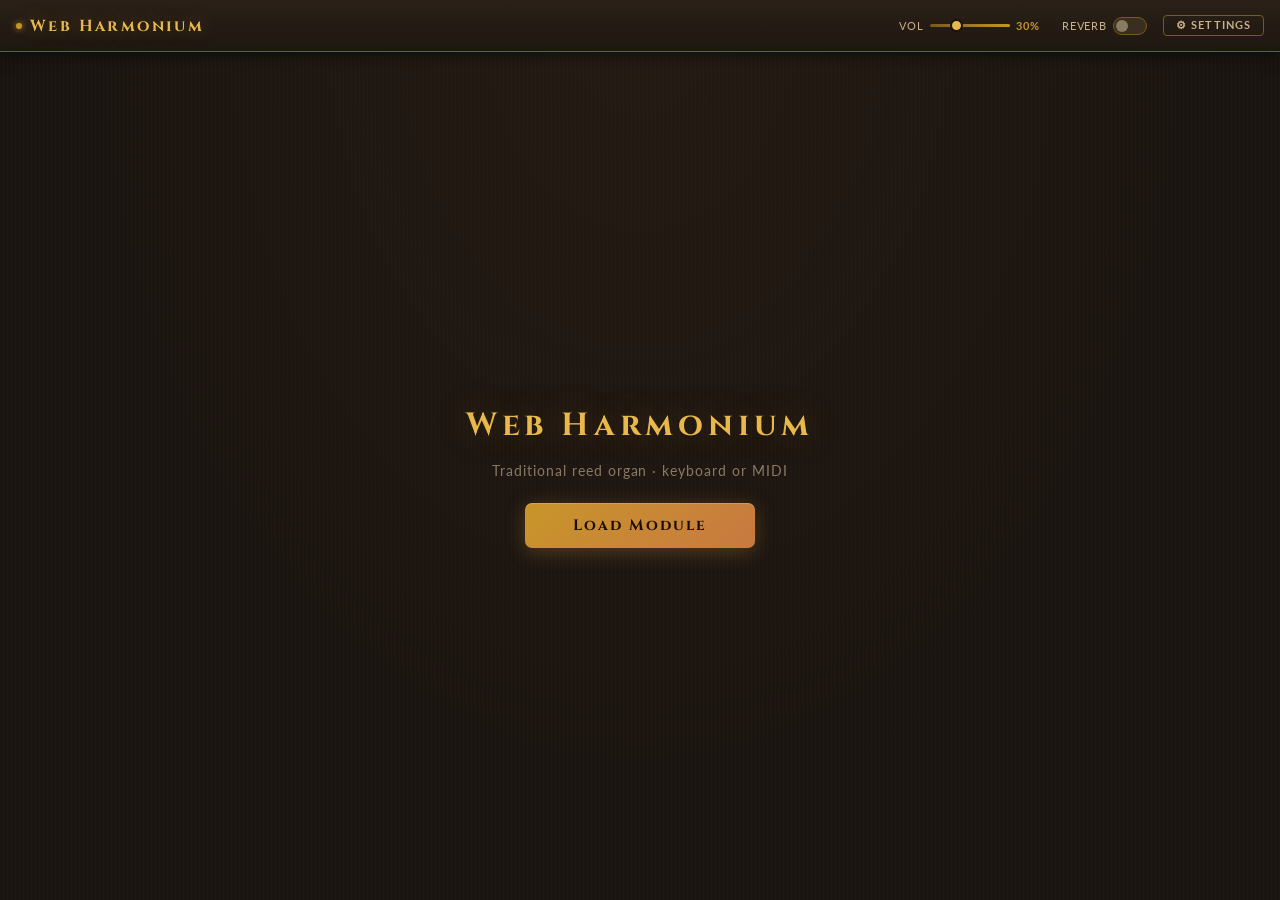
==== commit 5bcf76d9: "sorted the file systems" ====
--- a/index.html
+++ b/index.html
@@ -1,484 +1,24 @@
 <!DOCTYPE html>
 <html lang="en">
 <head>
-  <meta name="viewport" content="width=device-width, initial-scale=1">
+  <meta name="viewport" content="width=device-width, initial-scale=1, maximum-scale=1, user-scalable=no">
   <meta property="og:title" content="Web Harmonium" />
   <meta property="og:type" content="website" />
   <meta property="og:description" content="Play Harmonium using your normal computer keyboard or attach a MIDI keyboard to play" />
   <meta property="og:url" content="https://rajaramaniyer.github.io/webharmonium.html" />
-  <link rel="manifest" href="manifest.json">
+  <link rel="manifest" href="Configs/manifest.json">
   <link rel="preconnect" href="https://fonts.googleapis.com">
   <link href="https://fonts.googleapis.com/css2?family=Cinzel:wght@400;600;700&family=Lato:ital,wght@0,300;0,400;0,700;1,400&display=swap" rel="stylesheet">
-  <script src="config.js"></script>
+  <script src="Notes/Keynotes.js"></script>
+  <script src="Scripts/sound_sys.js"></script>
   <title>Web Harmonium</title>
-
-  <!-- ═══════════════════════════════════════════
-       ORIGINAL JS — ZERO CHANGES
-  ═══════════════════════════════════════════ -->
-  <script>
-    var sampleURL = 'harmonium-trad-orig.wav';
-    var debug = false;
-    var AudioContext = AudioContext || webkitAudioContext, context = null;
-    var audioBuffer = null, gainNode = null, reverbNode = null, useReverb = false;
-    var sourceNodes = new Array(), sourceNodeState = new Array();
-    var keyboardMap = {
-      "s":53,"S":53,"a":54,"A":54,"`":55,"1":56,"q":57,"Q":57,"2":58,
-      "w":59,"W":59,"e":60,"E":60,"4":61,"r":62,"R":62,"5":63,"t":64,"T":64,
-      "y":65,"Y":65,"7":66,"u":67,"U":67,"8":68,"i":69,"I":69,"9":70,
-      "o":71,"O":71,"p":72,"P":72,"-":73,"[":74,"=":75,"]":76,"\\":77,"'":78,";":79
-    };
-    var swaramMap = {
-      "s":"Ṃ","S":"Ṃ","a":"Ṃ","A":"Ṃ","`":"P̣","1":"Ḍ","q":"Ḍ","Q":"Ḍ","2":"Ṇ",
-      "w":"Ṇ","W":"Ṇ","e":"S","E":"S","4":"R","r":"R","R":"R","5":"G","t":"G","T":"G",
-      "y":"M","Y":"M","7":"M","u":"P","U":"P","8":"D","i":"D","I":"D","9":"N",
-      "o":"N","O":"N","p":"Ṡ","P":"Ṡ","-":"Ṙ","[":"Ṙ","=":"Ġ","]":"Ġ","\\":"Ṁ","'":"Ṁ",";":"Ṗ",",":","
-    };
-    var notation = "";
-    var loopStart = 0.5, loopEnd = 7.5, loop = true;
-    var keyMap = new Array(), baseKeyMap = new Array();
-    var middleC = 60, rootKey = 62, currentOctave = 3, stackCount = 0;
-    var octaveMap = [-36,-24,-12,0,12,24,36];
-    var baseKeyNames = ["C","C#","D","D#","E","F","F#","G","G#","A","A#","B"];
-    var keyNames = new Array();
-
-    function getCharLength(str){return[...str].length;}
-
-    function init(){
-      var transpose=parseInt(document.getElementById('transpose').innerText);
-      var startKey=(middleC-124)+(rootKey-middleC);
-      for(i=0;i<128;++i){baseKeyMap[i]=startKey++;keyMap[i]=baseKeyMap[i]+transpose;}
-      for(i=0;i<keyMap.length;++i){sourceNodes[i]=null;setSourceNode(i);}
-      document.getElementById('mainScreen').style.display='block';
-    }
-
-    function setSourceNode(i){
-      if(sourceNodes[i]!=null&&sourceNodeState[i]==1)sourceNodes[i].stop(0);
-      sourceNodeState[i]=0;sourceNodes[i]=null;
-      sourceNodes[i]=context.createBufferSource();
-      sourceNodes[i].connect(gainNode).connect(context.destination);
-      sourceNodes[i].buffer=audioBuffer;sourceNodes[i].loop=loop;
-      sourceNodes[i].loopStart=loopStart;
-      if(keyMap[i]!=0)sourceNodes[i].detune.value=keyMap[i]*100;
-    }
-
-    function noteOff(note){
-      var i=note+octaveMap[currentOctave];
-      if(i<sourceNodes.length)setSourceNode(i);
-      for(c=1;c<=stackCount;++c){i=note+octaveMap[currentOctave+c];if(i<sourceNodes.length)setSourceNode(i);}
-    }
-
-    function noteOn(note){
-      var i=note+octaveMap[currentOctave];
-      if(i<sourceNodes.length&&sourceNodeState[i]==0){sourceNodes[i].start(0);sourceNodeState[i]=1;}
-      for(c=1;c<=stackCount;++c){
-        i=note+octaveMap[currentOctave+c];
-        if(i<sourceNodes.length&&sourceNodeState[i]==0){sourceNodes[i].start(0);sourceNodeState[i]=1;}
-      }
-    }
-
-    window.onkeydown=function(event){
-      if(!event.repeat&&typeof(keyboardMap[event.key])!="undefined")noteOn(keyboardMap[event.key]);
-    };
-    window.onkeyup=function(event){
-      const key=event.key;
-      if(typeof(keyboardMap[key])!="undefined")noteOff(keyboardMap[key]);
-      if(key==="Backspace"&&getCharLength(notation)>0)notation=notation.substring(0,getCharLength(notation)-1);
-      else if(key==="Delete")notation="";
-      else if(key==="Enter"){console.log(notation);notation="";}
-      else if(key==="Tab")notation+=",";
-      else if(typeof(swaramMap[key])!="undefined")notation+=swaramMap[key];
-    };
-
-    function initReverbNode(){
-      reverbNode=context.createConvolver();
-      var r=new XMLHttpRequest();r.open('GET',"reverb.wav",true);r.responseType='arraybuffer';
-      r.addEventListener('load',function(){
-        context.decodeAudioData(r.response,
-          function(buf){reverbNode.buffer=buf;reverbNode.connect(context.destination);updateReverbState(useReverb);},
-          function(e){console.error('ERROR:',e);}
-        );
-      });r.send();
-    }
-
-    function load(){
-      context=new AudioContext();gainNode=context.createGain();gainNode.gain.value=0.3;gainNode.connect(context.destination);
-      if(typeof(Storage)!=="undefined"){
-        if(localStorage.getItem("webharmonium.volume")!=null){document.getElementById("myRange").value=localStorage.getItem("webharmonium.volume");onGainChange();}
-        if(localStorage.getItem("webharmonium.useReverb")!=null){useReverb=localStorage.getItem("webharmonium.useReverb")=="true";document.getElementById("useReverb").checked=useReverb;}
-        if(localStorage.getItem("webharmonium.octave")!=null){currentOctave=localStorage.getItem("webharmonium.octave");try{currentOctave=parseInt(currentOctave);}catch(err){currentOctave=0;}}
-        document.getElementById('octave').innerText=currentOctave;
-        if(localStorage.getItem("webharmonium.transpose")!=null){
-          document.getElementById('transpose').innerText=localStorage.getItem("webharmonium.transpose");
-          let cs=parseInt(document.getElementById('transpose').innerText);
-          document.getElementById('rootNote').innerText=baseKeyNames[(cs>=0)?cs%12:cs+12];
-        }
-        if(localStorage.getItem("webharmonium.stack")!=null){stackCount=localStorage.getItem("webharmonium.stack");try{stackCount=parseInt(stackCount);}catch(err){stackCount=0;}}
-        document.getElementById('stack').innerText=stackCount;
-      }
-      initReverbNode();
-      var req=new XMLHttpRequest();req.open('GET',sampleURL,true);req.responseType='arraybuffer';
-      req.addEventListener('load',function(){
-        context.decodeAudioData(req.response,function(buf){audioBuffer=buf;init();},function(e){console.error('ERROR:',e);});
-      });req.send();
-      requestMIDIAccess();
-    }
-
-    function requestMIDIAccess(){
-      try{
-        var mi=document.getElementById('midiInputDevicesInfo');
-        if(navigator.requestMIDIAccess){
-          if(mi.innerText.indexOf('Supported!')==-1)mi.innerText+=" Supported! ";
-          navigator.requestMIDIAccess().then(onMIDISuccess,onMIDIFailure);
-        }else{if(mi.innerText.indexOf('Supported!')==-1)mi.innerText+=" Not Supported! ";}
-      }catch(err){document.getElementById('midiInputDevicesInfo').innerText+=" Failed! "+err;}
-    }
-
-    var midiAccess=null;
-    function onMIDISuccess(ma){
-      midiAccess=ma;
-      var md=document.getElementById("midiInputDevices");
-      for(i=0;i<md.length;++i)md.remove(i);
-      for(var input of midiAccess.inputs.values()){
-        var opt=document.createElement("option");opt.id=input.id;opt.text=input.name+" by "+input.manufacturer;md.add(opt);input.onmidimessage=getMIDIMessage;
-      }
-    }
-    function onMIDIFailure(e){document.getElementById('midiInputDevicesInfo').innerText+=" Failed! "+e;}
-    function getMIDIMessage(msg){
-      var cmd=msg.data[0],note=msg.data[1],vel=(msg.data.length>2)?msg.data[2]:0;
-      var md=document.getElementById("midiInputDevices");
-      if(msg.target.id==md.options[md.selectedIndex].id){
-        switch(cmd){
-          case 144:if(vel>0)noteOn(note,vel);else noteOff(note);break;
-          case 128:noteOff(note);break;
-          case 176:if(note==7){document.getElementById("myRange").value=(100*vel)/127;onGainChange();}break;
-        }
-      }
-    }
-
-    function shiftOctave(o){
-      if(currentOctave+o>=0&&currentOctave+o<=6){currentOctave+=o;if(typeof(Storage)!=="undefined")localStorage.setItem("webharmonium.octave",currentOctave);}
-      document.getElementById('octave').innerText=currentOctave;
-    }
-    function changeStack(s){
-      stackCount+=s;if(stackCount<0)stackCount=0;else if(currentOctave+stackCount>6)stackCount=6-currentOctave;
-      document.getElementById('stack').innerText=stackCount;
-      if(typeof(Storage)!=="undefined")localStorage.setItem("webharmonium.stack",stackCount);
-    }
-    function shiftSemitone(st){
-      var cs=parseInt(document.getElementById('transpose').innerText);
-      if(cs+st>=-11&&cs+st<=11){cs+=st;document.getElementById('transpose').innerText=cs;document.getElementById('rootNote').innerText=baseKeyNames[(cs>=0)?cs%12:cs+12];}
-      if(typeof(Storage)!=="undefined")localStorage.setItem("webharmonium.transpose",document.getElementById('transpose').innerText);
-      init();
-    }
-    var notePlaying=0;
-    function play(el){notePlaying=keyboardMap[el.getAttribute('key')];noteOn(notePlaying);}
-    function stop(el){noteOff(notePlaying);}
-    function onGainChange(){
-      if(typeof(Storage)!=="undefined")localStorage.setItem("webharmonium.volume",document.getElementById("myRange").value);
-      document.getElementById('volumeLevel').innerText=document.getElementById("myRange").value+"%";
-      if(gainNode!=null)gainNode.gain.value=document.getElementById("myRange").value/100;
-    }
-    function updateReverbState(v){
-      useReverb=v;if(typeof(Storage)!=="undefined")localStorage.setItem("webharmonium.useReverb",(useReverb?"true":"false"));
-      if(useReverb)gainNode.connect(reverbNode);else{try{gainNode.disconnect(reverbNode);}catch(e){}}
-    }
-    if("serviceWorker" in navigator){
-      window.addEventListener("load",function(){
-        navigator.serviceWorker.register("/serviceworker.js").then(r=>console.log("sw registered")).catch(e=>console.log("sw not registered",e));
-      });
-    }
-  </script>
-
-  <style>
-    *,*::before,*::after{box-sizing:border-box;margin:0;padding:0;}
-    :root{
-      --bg:#1a1410;--gold:#c9952a;--gold-light:#e8b84b;--gold-dim:#7a5a18;
-      --text:#e8dcc8;--muted:#8a7a64;--label:#c9b08a;--accent:#c87941;
-    }
-
-    body{
-      background:var(--bg);
-      background-image:
-        radial-gradient(ellipse at 50% 0%,rgba(90,60,30,.15) 0%,transparent 65%),
-        repeating-linear-gradient(90deg,transparent,transparent 3px,rgba(255,255,255,.01) 3px,rgba(255,255,255,.01) 4px);
-      font-family:'Lato',sans-serif;color:var(--text);min-height:100vh;
-      display:flex;flex-direction:column;
-    }
-
-    /* ── Navbar ── */
-    .navbar{
-      display:flex;align-items:center;justify-content:space-between;
-      padding:0 28px;height:56px;flex-shrink:0;
-      background:linear-gradient(180deg,#2a2018 0%,#1e1710 100%);
-      border-bottom:1px solid var(--gold-dim);
-      box-shadow:0 2px 14px rgba(0,0,0,.55);
-      position:sticky;top:0;z-index:100;
-    }
-    .brand{font-family:'Cinzel',serif;font-size:1.05rem;font-weight:700;letter-spacing:.18em;color:var(--gold-light);text-shadow:0 0 18px rgba(200,150,60,.35);display:flex;align-items:center;gap:9px;}
-    .brand-pip{width:7px;height:7px;border-radius:50%;background:var(--gold);box-shadow:0 0 7px var(--gold);}
-    .nav-controls{display:flex;align-items:center;gap:20px;}
-    .nav-group{display:flex;align-items:center;gap:7px;font-size:.72rem;letter-spacing:.1em;text-transform:uppercase;color:var(--muted);}
-    .nav-group label{color:var(--label);}
-    #volumeLevel{color:var(--gold);font-weight:700;min-width:34px;font-size:.72rem;}
-    .nav-range{-webkit-appearance:none;appearance:none;width:90px;height:3px;border-radius:2px;outline:none;cursor:pointer;background:linear-gradient(90deg,var(--gold-dim),var(--gold));}
-    .nav-range::-webkit-slider-thumb{-webkit-appearance:none;width:13px;height:13px;border-radius:50%;background:var(--gold-light);border:2px solid #1a1208;box-shadow:0 0 5px rgba(200,150,60,.5);cursor:pointer;}
-    .nav-range::-moz-range-thumb{width:13px;height:13px;border-radius:50%;background:var(--gold-light);border:2px solid #1a1208;cursor:pointer;}
-    .sw{position:relative;display:inline-block;width:36px;height:19px;}
-    .sw input{opacity:0;width:0;height:0;}
-    .sw-track{position:absolute;inset:0;cursor:pointer;background:#3a2e20;border-radius:19px;border:1px solid var(--gold-dim);transition:.3s;}
-    .sw-track::before{content:'';position:absolute;width:13px;height:13px;left:2px;bottom:2px;background:var(--muted);border-radius:50%;transition:.3s;}
-    input:checked+.sw-track{background:var(--gold-dim);border-color:var(--gold);}
-    input:checked+.sw-track::before{transform:translateX(17px);background:var(--gold-light);}
-    .nav-btn{background:none;border:1px solid var(--gold-dim);color:var(--label);padding:5px 14px;border-radius:4px;cursor:pointer;font:700 .7rem/1 'Lato',sans-serif;letter-spacing:.12em;text-transform:uppercase;transition:.18s;}
-    .nav-btn:hover{border-color:var(--gold);color:var(--gold-light);background:rgba(200,150,60,.07);}
-
-    /* ── Page ── */
-    .page{flex:1;display:flex;flex-direction:column;align-items:center;justify-content:center;padding:24px 16px;gap:0;}
-
-    /* ── Load screen ── */
-    #loadScreen{display:flex;flex-direction:column;align-items:center;gap:18px;text-align:center;}
-    .load-title{font-family:'Cinzel',serif;font-size:2.2rem;font-weight:700;color:var(--gold-light);letter-spacing:.18em;text-shadow:0 0 36px rgba(200,150,60,.28);}
-    .load-sub{font-size:.87rem;color:var(--muted);letter-spacing:.09em;}
-    .load-btn{margin-top:8px;padding:16px 56px;background:linear-gradient(135deg,var(--gold) 0%,var(--accent) 100%);border:none;border-radius:7px;font:700 1rem/1 'Cinzel',serif;letter-spacing:.16em;color:#1a0e04;cursor:pointer;box-shadow:0 4px 20px rgba(200,150,60,.3),inset 0 1px 0 rgba(255,255,255,.18);transition:.2s;}
-    .load-btn:hover{transform:translateY(-2px);box-shadow:0 8px 28px rgba(200,150,60,.45);}
-    .load-btn:active{transform:none;}
-
-    /* ══════════════════════════════════════════════
-       NOTE HELPER PANEL
-    ══════════════════════════════════════════════ */
-    #noteHelper{display:none;width:100%;max-width:1260px;margin-bottom:14px;}
-    .helper-bar{background:linear-gradient(160deg,#2a2018 0%,#1e1610 100%);border:1px solid rgba(200,150,60,.15);border-radius:12px;overflow:hidden;box-shadow:0 4px 20px rgba(0,0,0,.5);}
-    .helper-head{display:flex;align-items:center;gap:10px;padding:10px 16px;border-bottom:1px solid rgba(200,150,60,.1);background:rgba(0,0,0,.18);}
-    .helper-head-label{font-size:.62rem;letter-spacing:.2em;text-transform:uppercase;color:var(--muted);font-weight:700;flex-shrink:0;}
-    .helper-song-select{flex:1;background:#18120a;border:1px solid var(--gold-dim);color:var(--label);padding:4px 9px;border-radius:5px;font:600 .82rem/1.3 'Lato',sans-serif;outline:none;cursor:pointer;max-width:340px;}
-    .helper-song-select option{background:#18120a;}
-    .helper-btns{display:flex;gap:6px;flex-shrink:0;}
-    .helper-toggle-btn{background:none;border:1px solid var(--gold-dim);color:var(--muted);padding:3px 10px;border-radius:4px;cursor:pointer;font-size:.68rem;letter-spacing:.08em;text-transform:uppercase;transition:.15s;}
-    .helper-toggle-btn:hover{color:var(--gold-light);border-color:var(--gold);}
-    .helper-reset-btn{background:none;border:1px solid rgba(200,150,60,.2);color:var(--muted);padding:3px 10px;border-radius:4px;cursor:pointer;font-size:.68rem;letter-spacing:.08em;text-transform:uppercase;transition:.15s;}
-    .helper-reset-btn:hover{color:var(--gold-light);border-color:var(--gold);}
-
-    .helper-notes{padding:14px 18px 16px;max-height:170px;overflow-y:auto;transition:max-height .3s ease;}
-    .helper-notes.collapsed{max-height:0;padding-top:0;padding-bottom:0;overflow:hidden;}
-    .helper-notes::-webkit-scrollbar{width:4px;}
-    .helper-notes::-webkit-scrollbar-track{background:transparent;}
-    .helper-notes::-webkit-scrollbar-thumb{background:var(--gold-dim);border-radius:2px;}
-
-    .helper-song-title{font-family:'Cinzel',serif;font-size:.88rem;font-weight:700;color:var(--gold-light);letter-spacing:.12em;margin-bottom:10px;}
-    .helper-lines{display:flex;flex-direction:column;gap:7px;}
-    .helper-line{display:flex;flex-wrap:wrap;gap:4px;align-items:baseline;}
-
-    /* ── Note tokens ── */
-    .note-token{
-      display:inline-block;
-      font:700 1rem/1 'Lato',monospace;
-      color:var(--text);
-      background:rgba(200,150,60,.07);
-      border:1px solid rgba(200,150,60,.13);
-      border-radius:5px;
-      padding:4px 8px;
-      letter-spacing:.04em;
-      cursor:default;
-      transition:background .08s,color .08s,border-color .08s,transform .08s,box-shadow .08s;
-      user-select:none;
-    }
-    /* Next-to-play token — faint gold glow */
-    .note-token.next{
-      border-color:rgba(200,150,60,.4);
-      color:var(--gold-light);
-      background:rgba(200,150,60,.12);
-    }
-    /* Currently lit — instant-on, CSS transition fades it back out */
-    .note-token.lit{
-      background:rgba(200,150,60,.38);
-      border-color:var(--gold-light);
-      color:#fff8e8;
-      box-shadow:0 0 12px rgba(200,150,60,.5);
-      transform:translateY(-2px);
-    }
-    /* Already played — dimmed */
-    .note-token.played{
-      color:var(--muted);
-      background:rgba(255,255,255,.03);
-      border-color:rgba(200,150,60,.05);
-    }
-    .note-token.annotation{color:var(--muted);font-style:italic;font-weight:400;background:transparent;border-color:transparent;font-size:.82rem;}
-
-    /* ══════════════════════════════════════════════
-       MAIN INSTRUMENT
-    ══════════════════════════════════════════════ */
-    #mainScreen{display:none;width:100%;max-width:1260px;}
-
-    .cabinet{
-      background:linear-gradient(175deg,#3e2e1e 0%,#2a1e12 45%,#1e150e 100%);
-      border-radius:18px 18px 12px 12px;
-      padding:26px 32px 30px;
-      box-shadow:0 28px 70px rgba(0,0,0,.85),0 0 0 1px rgba(200,150,60,.14),inset 0 1px 0 rgba(200,150,60,.2),inset 0 -1px 0 rgba(0,0,0,.5);
-      position:relative;overflow:hidden;
-    }
-    .cabinet::before{content:'';position:absolute;inset:0;border-radius:inherit;pointer-events:none;background:repeating-linear-gradient(91deg,transparent,transparent 17px,rgba(0,0,0,.055) 17px,rgba(0,0,0,.055) 18px);}
-    .cabinet::after{content:'';position:absolute;top:0;left:32px;right:32px;height:2px;background:linear-gradient(90deg,transparent,var(--gold-dim),var(--gold),var(--gold-dim),transparent);}
-
-    .nameplate{text-align:center;margin-bottom:20px;}
-    .nameplate h1{font-family:'Cinzel',serif;font-size:1rem;font-weight:700;letter-spacing:.38em;color:var(--gold-light);text-shadow:0 0 14px rgba(200,150,60,.35);}
-    .nameplate-rule{display:flex;align-items:center;justify-content:center;gap:10px;margin-top:5px;}
-    .nameplate-rule hr{flex:0 0 55px;border:none;border-top:1px solid var(--gold-dim);}
-    .nameplate-rule span{font-size:.6rem;letter-spacing:.24em;color:var(--muted);text-transform:uppercase;}
-
-    /* ── Stage ── */
-    .stage{
-      background:linear-gradient(180deg,#0d0a07 0%,#121008 100%);
-      border-radius:10px 10px 5px 5px;
-      padding:24px 24px 0;
-      border:1px solid rgba(0,0,0,.7);
-      border-top:1px solid rgba(200,150,60,.1);
-      box-shadow:inset 0 6px 16px rgba(0,0,0,.75),inset 0 -1px 0 rgba(200,150,60,.06);
-      position:relative;overflow:hidden;
-    }
-    .stage::before{content:'';position:absolute;top:0;left:0;right:0;height:22px;background:linear-gradient(180deg,rgba(200,150,60,.05),transparent);pointer-events:none;}
-
-    /* ── Keys row ── */
-    .keys-row{
-      display:flex;align-items:flex-start;justify-content:center;
-      position:relative;height:280px;
-      user-select:none;-webkit-user-select:none;
-    }
-
-    /* ── White keys ──
-       3D: push down with translateY + deeper bottom shadow + lighter surface
-       NO rotateX (causes sideways skew with perspective)
-    */
-    .wk{
-      position:relative;width:76px;height:268px;flex-shrink:0;
-      background:linear-gradient(180deg,#f5efe3 0%,#efe8d6 14%,#eae2c8 50%,#dfd7b9 79%,#d0c4a4 100%);
-      border:1px solid #9a8a6a;border-top:none;
-      border-radius:0 0 10px 10px;cursor:pointer;z-index:1;
-      /* resting shadow — makes key look raised */
-      box-shadow:
-        inset -1px 0 0 rgba(255,255,255,.55),
-        inset 1px 0 0 rgba(0,0,0,.07),
-        0 8px 0 #9a8060,
-        0 10px 16px rgba(0,0,0,.55),
-        0 18px 28px rgba(0,0,0,.25);
-      transform-origin:top center;
-      transition:transform .06s ease,box-shadow .06s ease,background .06s ease;
-      display:flex;flex-direction:column;align-items:center;justify-content:flex-end;
-      padding-bottom:18px;
-    }
-    .wk:hover{
-      background:linear-gradient(180deg,#ede7d7 0%,#e8e1c7 28%,#dad2b4 68%,#cbbfa0 100%);
-    }
-    /* pressed: sink down 8px, shadow collapses */
-    .wk:active,.wk.pressed{
-      transform:translateY(8px);
-      background:linear-gradient(180deg,#cfc49e 0%,#bfb48e 28%,#afa47e 68%,#9f946e 100%);
-      box-shadow:
-        inset -1px 0 0 rgba(255,255,255,.3),
-        inset 1px 0 0 rgba(0,0,0,.1),
-        0 1px 0 #7a6040,
-        0 2px 6px rgba(0,0,0,.55),
-        0 4px 10px rgba(0,0,0,.25);
-    }
-    .wk .kb{font:700 12px/1 'Lato',monospace;color:rgba(70,55,35,.65);letter-spacing:.04em;}
-    .wk .nt{font:400 10px/1 'Lato',sans-serif;color:rgba(80,60,40,.45);margin-top:4px;}
-
-    /* ── Black keys ──
-       Same approach: translateY press + shadow collapse
-    */
-    .bk{
-      position:absolute;top:0;z-index:3;
-      width:46px;height:170px;
-      background:linear-gradient(180deg,#2e2618 0%,#201a0e 25%,#161008 60%,#0e0c06 100%);
-      border-radius:0 0 8px 8px;
-      border:1px solid #0a0806;border-top:2px solid #403420;
-      cursor:pointer;
-      box-shadow:
-        inset 1px 0 0 rgba(255,255,255,.055),
-        inset -1px 0 0 rgba(255,255,255,.02),
-        0 8px 0 #0a0806,
-        3px 10px 18px rgba(0,0,0,.9),
-        1px 14px 24px rgba(0,0,0,.6);
-      transform-origin:top center;
-      transition:transform .06s ease,box-shadow .06s ease,background .06s ease;
-      display:flex;align-items:flex-end;justify-content:center;padding-bottom:10px;
-    }
-    .bk:hover{background:linear-gradient(180deg,#3a2e20 0%,#2c2416 25%,#201a0e 60%,#141008 100%);}
-    .bk:active,.bk.pressed{
-      transform:translateY(6px);
-      background:linear-gradient(180deg,#201a0e 0%,#140e06 100%);
-      box-shadow:
-        inset 1px 0 0 rgba(255,255,255,.03),
-        0 1px 0 #0a0806,
-        1px 2px 6px rgba(0,0,0,.95),
-        1px 4px 10px rgba(0,0,0,.6);
-    }
-    .bk .kb{font:700 10px/1 'Lato',monospace;color:rgba(200,160,80,.5);}
-
-    /* ── Legend ── */
-    .key-legend{margin-top:18px;display:flex;align-items:center;justify-content:center;gap:6px;flex-wrap:wrap;}
-    .kchip{font-size:.63rem;letter-spacing:.07em;color:var(--muted);background:rgba(255,255,255,.025);border:1px solid rgba(200,150,60,.09);border-radius:3px;padding:2px 8px;}
-    .kchip strong{color:var(--gold-dim);}
-    .kdot{color:var(--gold-dim);font-size:.45rem;}
-
-    /* ══════════════════════════════════════════════
-       SETTINGS MODAL
-    ══════════════════════════════════════════════ */
-    .overlay{display:none;position:fixed;inset:0;background:rgba(0,0,0,.75);backdrop-filter:blur(5px);z-index:200;align-items:flex-start;justify-content:center;padding:36px 16px;overflow-y:auto;}
-    .overlay.open{display:flex;}
-    .modal{background:linear-gradient(160deg,#322818 0%,#201810 100%);border:1px solid rgba(200,150,60,.2);border-radius:14px;padding:28px 30px;width:100%;max-width:560px;box-shadow:0 24px 64px rgba(0,0,0,.85);}
-    .modal-title{font-family:'Cinzel',serif;font-size:1.05rem;font-weight:700;color:var(--gold-light);letter-spacing:.16em;margin-bottom:22px;padding-bottom:14px;border-bottom:1px solid rgba(200,150,60,.15);}
-    .modal-section{margin-bottom:20px;}
-    .modal-section-title{font-size:.62rem;text-transform:uppercase;letter-spacing:.22em;color:var(--muted);font-weight:700;margin-bottom:12px;padding-bottom:6px;border-bottom:1px solid rgba(200,150,60,.08);}
-    .mctrl-row{display:flex;align-items:center;justify-content:space-between;gap:12px;margin-bottom:12px;}
-    .mctrl-label{font-size:.82rem;color:var(--label);min-width:80px;}
-    .mctrl-right{display:flex;align-items:center;gap:8px;}
-    .mctrl-val{font-family:'Cinzel',serif;font-size:1.3rem;font-weight:700;color:var(--gold-light);min-width:52px;text-align:center;text-shadow:0 0 10px rgba(200,150,60,.25);}
-    .mctrl-sub{font-size:.68rem;color:var(--muted);text-align:center;min-width:52px;}
-    .mcbtn{width:34px;height:34px;flex-shrink:0;border-radius:6px;cursor:pointer;background:linear-gradient(155deg,#3c3020 0%,#2c2218 100%);border:1px solid var(--gold-dim);color:var(--gold-light);font-size:1.15rem;font-weight:700;display:flex;align-items:center;justify-content:center;transition:.14s;}
-    .mcbtn:hover{border-color:var(--gold);background:linear-gradient(155deg,#4c4028 0%,#3c3020 100%);box-shadow:0 0 8px rgba(200,150,60,.2);}
-    .mcbtn:active{transform:scale(.92);}
-    .modal-range{-webkit-appearance:none;appearance:none;width:100%;height:4px;border-radius:2px;outline:none;cursor:pointer;background:linear-gradient(90deg,var(--gold-dim),var(--gold));margin:4px 0;}
-    .modal-range::-webkit-slider-thumb{-webkit-appearance:none;width:16px;height:16px;border-radius:50%;background:var(--gold-light);border:2px solid #1a1208;box-shadow:0 0 6px rgba(200,150,60,.5);cursor:pointer;}
-    .modal-range::-moz-range-thumb{width:16px;height:16px;border-radius:50%;background:var(--gold-light);border:2px solid #1a1208;cursor:pointer;}
-    .modal-toggle-row{display:flex;align-items:center;justify-content:space-between;margin-bottom:12px;}
-    .midi-status{font-size:.72rem;color:var(--muted);margin-bottom:7px;line-height:1.5;}
-    .midi-sel{width:100%;background:#18120a;border:1px solid var(--gold-dim);color:var(--label);padding:5px 8px;border-radius:5px;font:400 .72rem/1.4 'Lato',sans-serif;outline:none;}
-    .midi-ref{background:none;border:1px solid var(--gold-dim);color:var(--muted);padding:4px 10px;border-radius:4px;cursor:pointer;font-size:.68rem;margin-top:7px;width:100%;transition:.15s;}
-    .midi-ref:hover{color:var(--gold-light);border-color:var(--gold);}
-    .modal-divider{border:none;border-top:1px solid rgba(200,150,60,.1);margin:18px 0;}
-
-    /* song manager */
-    .song-list{display:flex;flex-direction:column;gap:8px;margin-bottom:14px;}
-    .song-item{background:rgba(0,0,0,.25);border:1px solid rgba(200,150,60,.1);border-radius:8px;padding:10px 12px;display:flex;flex-direction:column;gap:6px;}
-    .song-item-head{display:flex;align-items:center;gap:8px;}
-    .song-item-name{flex:1;background:transparent;border:none;border-bottom:1px solid rgba(200,150,60,.2);color:var(--gold-light);font:700 .88rem/1.4 'Lato',sans-serif;outline:none;padding:2px 4px;}
-    .song-item-name:focus{border-bottom-color:var(--gold);}
-    .song-del-btn{background:none;border:1px solid rgba(200,80,80,.3);color:rgba(200,100,100,.6);width:26px;height:26px;border-radius:4px;cursor:pointer;font-size:.8rem;display:flex;align-items:center;justify-content:center;transition:.15s;flex-shrink:0;}
-    .song-del-btn:hover{border-color:#c04040;color:#e06060;}
-    .song-item-notes{width:100%;background:rgba(0,0,0,.3);border:1px solid rgba(200,150,60,.12);border-radius:5px;color:var(--text);font:400 .8rem/1.6 'Courier New',monospace;padding:7px 9px;outline:none;resize:vertical;min-height:80px;}
-    .song-item-notes:focus{border-color:var(--gold-dim);}
-    .song-add-btn{background:none;border:1px dashed var(--gold-dim);color:var(--muted);padding:8px;border-radius:7px;cursor:pointer;font-size:.75rem;letter-spacing:.1em;text-transform:uppercase;width:100%;transition:.15s;}
-    .song-add-btn:hover{color:var(--gold-light);border-color:var(--gold);}
-    .songs-save-btn{width:100%;padding:9px;border:none;border-radius:6px;cursor:pointer;background:linear-gradient(135deg,#4a6a3a 0%,#2e4a22 100%);color:#c8e8b0;font:700 .78rem/1 'Lato',sans-serif;letter-spacing:.1em;text-transform:uppercase;margin-top:8px;transition:.18s;}
-    .songs-save-btn:hover{filter:brightness(1.15);}
-    .songs-export-row{display:flex;gap:8px;margin-top:6px;}
-    .songs-export-btn{flex:1;padding:7px;border:1px solid var(--gold-dim);border-radius:5px;background:none;color:var(--muted);font-size:.68rem;letter-spacing:.1em;text-transform:uppercase;cursor:pointer;transition:.15s;}
-    .songs-export-btn:hover{color:var(--gold-light);border-color:var(--gold);}
-    .modal-close{display:block;width:100%;margin-top:6px;padding:12px;border:none;border-radius:7px;cursor:pointer;background:linear-gradient(135deg,var(--gold) 0%,var(--accent) 100%);font:700 .85rem/1 'Cinzel',serif;letter-spacing:.14em;color:#1a0e04;transition:.2s;text-align:center;}
-    .modal-close:hover{transform:translateY(-1px);box-shadow:0 4px 16px rgba(200,150,60,.35);}
-
-    /* ── Responsive ── */
-    @media(max-width:1100px){.wk{width:64px;height:238px;} .bk{width:40px;height:144px;} .keys-row{height:250px;}}
-    @media(max-width:880px){.wk{width:50px;height:200px;} .bk{width:31px;height:120px;} .keys-row{height:212px;} .cabinet{padding:18px 16px 22px;}}
-    @media(max-width:680px){.wk{width:38px;height:168px;} .bk{width:24px;height:100px;} .keys-row{height:180px;}}
-    @media(max-width:480px){.wk{width:28px;height:136px;} .bk{width:18px;height:80px;} .keys-row{height:148px;} .wk .kb,.wk .nt,.bk .kb{display:none;}}
-  </style>
+<link rel="stylesheet" href="Styles/style.css">
 </head>
 <body>
 
 <!-- Navbar -->
 <nav class="navbar">
-  <div class="brand"><div class="brand-pip"></div>Web Harmonium By XENTO</div>
+  <div class="brand"><div class="brand-pip"></div>Web Harmonium</div>
   <div class="nav-controls">
     <div class="nav-group">
       <label>Vol</label>
@@ -498,7 +38,7 @@
   <!-- Load screen -->
   <div id="loadScreen">
     <div class="load-title">Web Harmonium</div>
-    <div class="load-sub">Traditional reed organ · play with keyboard or MIDI</div>
+    <div class="load-sub">Traditional reed organ · keyboard or MIDI</div>
     <button class="load-btn" onclick="document.getElementById('loadScreen').style.display='none'; load();">Load Module</button>
   </div>
 
@@ -511,12 +51,12 @@
           <option value="">— select a song —</option>
         </select>
         <div class="helper-btns">
-          <button class="helper-reset-btn" onclick="resetHelperPos()" title="Reset position to start">↺ Reset</button>
+          <button class="helper-reset-btn" onclick="resetHelperPos()">↺</button>
           <button class="helper-toggle-btn" id="helperToggleBtn" onclick="toggleHelper()">Hide</button>
         </div>
       </div>
       <div class="helper-notes" id="helperNotes">
-        <div style="color:var(--muted);font-size:.8rem;font-style:italic;">Select a song above to see notes here.</div>
+        <div style="color:var(--muted);font-size:.78rem;font-style:italic;">Select a song above to see notes here.</div>
       </div>
     </div>
   </div>
@@ -526,33 +66,36 @@
     <div class="cabinet">
       <div class="nameplate">
         <h1>HARMONIUM</h1>
-        <div class="nameplate-rule"><hr><span>Indian Reed Organ</span><hr></div>
+        <div class="nameplate-rule"><hr><span>Traditional Reed Organ</span><hr></div>
       </div>
       <div class="stage">
-        <div class="keys-row" id="keysRow">
-          <div class="wk" key="`"  onmousedown="play(this)" onmouseup="stop(this)" onmouseleave="stop(this)" ontouchstart="play(this)" ontouchend="stop(this)" ontouchcancel="stop(this)"><span class="kb">`</span></div>
-          <div class="wk" key="q"  onmousedown="play(this)" onmouseup="stop(this)" onmouseleave="stop(this)" ontouchstart="play(this)" ontouchend="stop(this)" ontouchcancel="stop(this)"><span class="kb">q</span></div>
-          <div class="wk" key="w"  onmousedown="play(this)" onmouseup="stop(this)" onmouseleave="stop(this)" ontouchstart="play(this)" ontouchend="stop(this)" ontouchcancel="stop(this)"><span class="kb">w</span></div>
-          <div class="wk" key="e"  onmousedown="play(this)" onmouseup="stop(this)" onmouseleave="stop(this)" ontouchstart="play(this)" ontouchend="stop(this)" ontouchcancel="stop(this)"><span class="kb">e</span><span class="nt">C</span></div>
-          <div class="wk" key="r"  onmousedown="play(this)" onmouseup="stop(this)" onmouseleave="stop(this)" ontouchstart="play(this)" ontouchend="stop(this)" ontouchcancel="stop(this)"><span class="kb">r</span><span class="nt">D</span></div>
-          <div class="wk" key="t"  onmousedown="play(this)" onmouseup="stop(this)" onmouseleave="stop(this)" ontouchstart="play(this)" ontouchend="stop(this)" ontouchcancel="stop(this)"><span class="kb">t</span><span class="nt">E</span></div>
-          <div class="wk" key="y"  onmousedown="play(this)" onmouseup="stop(this)" onmouseleave="stop(this)" ontouchstart="play(this)" ontouchend="stop(this)" ontouchcancel="stop(this)"><span class="kb">y</span><span class="nt">F</span></div>
-          <div class="wk" key="u"  onmousedown="play(this)" onmouseup="stop(this)" onmouseleave="stop(this)" ontouchstart="play(this)" ontouchend="stop(this)" ontouchcancel="stop(this)"><span class="kb">u</span><span class="nt">G</span></div>
-          <div class="wk" key="i"  onmousedown="play(this)" onmouseup="stop(this)" onmouseleave="stop(this)" ontouchstart="play(this)" ontouchend="stop(this)" ontouchcancel="stop(this)"><span class="kb">i</span><span class="nt">A</span></div>
-          <div class="wk" key="o"  onmousedown="play(this)" onmouseup="stop(this)" onmouseleave="stop(this)" ontouchstart="play(this)" ontouchend="stop(this)" ontouchcancel="stop(this)"><span class="kb">o</span><span class="nt">B</span></div>
-          <div class="wk" key="p"  onmousedown="play(this)" onmouseup="stop(this)" onmouseleave="stop(this)" ontouchstart="play(this)" ontouchend="stop(this)" ontouchcancel="stop(this)"><span class="kb">p</span></div>
-          <div class="wk" key="["  onmousedown="play(this)" onmouseup="stop(this)" onmouseleave="stop(this)" ontouchstart="play(this)" ontouchend="stop(this)" ontouchcancel="stop(this)"><span class="kb">[</span></div>
-          <div class="wk" key="]"  onmousedown="play(this)" onmouseup="stop(this)" onmouseleave="stop(this)" ontouchstart="play(this)" ontouchend="stop(this)" ontouchcancel="stop(this)"><span class="kb">]</span></div>
-          <div class="wk" key="\"  onmousedown="play(this)" onmouseup="stop(this)" onmouseleave="stop(this)" ontouchstart="play(this)" ontouchend="stop(this)" ontouchcancel="stop(this)"><span class="kb">\</span></div>
-          <div class="bk" id="bk1"    key="1" onmousedown="play(this)" onmouseup="stop(this)" onmouseleave="stop(this)" ontouchstart="play(this)" ontouchend="stop(this)" ontouchcancel="stop(this)"><span class="kb">1</span></div>
-          <div class="bk" id="bk2"    key="2" onmousedown="play(this)" onmouseup="stop(this)" onmouseleave="stop(this)" ontouchstart="play(this)" ontouchend="stop(this)" ontouchcancel="stop(this)"><span class="kb">2</span></div>
-          <div class="bk" id="bk4"    key="4" onmousedown="play(this)" onmouseup="stop(this)" onmouseleave="stop(this)" ontouchstart="play(this)" ontouchend="stop(this)" ontouchcancel="stop(this)"><span class="kb">4</span></div>
-          <div class="bk" id="bk5"    key="5" onmousedown="play(this)" onmouseup="stop(this)" onmouseleave="stop(this)" ontouchstart="play(this)" ontouchend="stop(this)" ontouchcancel="stop(this)"><span class="kb">5</span></div>
-          <div class="bk" id="bk7"    key="7" onmousedown="play(this)" onmouseup="stop(this)" onmouseleave="stop(this)" ontouchstart="play(this)" ontouchend="stop(this)" ontouchcancel="stop(this)"><span class="kb">7</span></div>
-          <div class="bk" id="bk8"    key="8" onmousedown="play(this)" onmouseup="stop(this)" onmouseleave="stop(this)" ontouchstart="play(this)" ontouchend="stop(this)" ontouchcancel="stop(this)"><span class="kb">8</span></div>
-          <div class="bk" id="bk9"    key="9" onmousedown="play(this)" onmouseup="stop(this)" onmouseleave="stop(this)" ontouchstart="play(this)" ontouchend="stop(this)" ontouchcancel="stop(this)"><span class="kb">9</span></div>
-          <div class="bk" id="bkDash" key="-" onmousedown="play(this)" onmouseup="stop(this)" onmouseleave="stop(this)" ontouchstart="play(this)" ontouchend="stop(this)" ontouchcancel="stop(this)"><span class="kb">-</span></div>
-          <div class="bk" id="bkEq"   key="=" onmousedown="play(this)" onmouseup="stop(this)" onmouseleave="stop(this)" ontouchstart="play(this)" ontouchend="stop(this)" ontouchcancel="stop(this)"><span class="kb">=</span></div>
+        <!-- keys-outer wraps keys-row for horizontal scroll on mobile -->
+        <div class="keys-outer">
+          <div class="keys-row" id="keysRow">
+            <div class="wk" key="`"  onmousedown="play(this)" onmouseup="stop(this)" onmouseleave="stop(this)" ontouchstart="play(this)" ontouchend="stop(this)" ontouchcancel="stop(this)"><span class="kb">`</span></div>
+            <div class="wk" key="q"  onmousedown="play(this)" onmouseup="stop(this)" onmouseleave="stop(this)" ontouchstart="play(this)" ontouchend="stop(this)" ontouchcancel="stop(this)"><span class="kb">q</span></div>
+            <div class="wk" key="w"  onmousedown="play(this)" onmouseup="stop(this)" onmouseleave="stop(this)" ontouchstart="play(this)" ontouchend="stop(this)" ontouchcancel="stop(this)"><span class="kb">w</span></div>
+            <div class="wk" key="e"  onmousedown="play(this)" onmouseup="stop(this)" onmouseleave="stop(this)" ontouchstart="play(this)" ontouchend="stop(this)" ontouchcancel="stop(this)"><span class="kb">e</span><span class="nt">C</span></div>
+            <div class="wk" key="r"  onmousedown="play(this)" onmouseup="stop(this)" onmouseleave="stop(this)" ontouchstart="play(this)" ontouchend="stop(this)" ontouchcancel="stop(this)"><span class="kb">r</span><span class="nt">D</span></div>
+            <div class="wk" key="t"  onmousedown="play(this)" onmouseup="stop(this)" onmouseleave="stop(this)" ontouchstart="play(this)" ontouchend="stop(this)" ontouchcancel="stop(this)"><span class="kb">t</span><span class="nt">E</span></div>
+            <div class="wk" key="y"  onmousedown="play(this)" onmouseup="stop(this)" onmouseleave="stop(this)" ontouchstart="play(this)" ontouchend="stop(this)" ontouchcancel="stop(this)"><span class="kb">y</span><span class="nt">F</span></div>
+            <div class="wk" key="u"  onmousedown="play(this)" onmouseup="stop(this)" onmouseleave="stop(this)" ontouchstart="play(this)" ontouchend="stop(this)" ontouchcancel="stop(this)"><span class="kb">u</span><span class="nt">G</span></div>
+            <div class="wk" key="i"  onmousedown="play(this)" onmouseup="stop(this)" onmouseleave="stop(this)" ontouchstart="play(this)" ontouchend="stop(this)" ontouchcancel="stop(this)"><span class="kb">i</span><span class="nt">A</span></div>
+            <div class="wk" key="o"  onmousedown="play(this)" onmouseup="stop(this)" onmouseleave="stop(this)" ontouchstart="play(this)" ontouchend="stop(this)" ontouchcancel="stop(this)"><span class="kb">o</span><span class="nt">B</span></div>
+            <div class="wk" key="p"  onmousedown="play(this)" onmouseup="stop(this)" onmouseleave="stop(this)" ontouchstart="play(this)" ontouchend="stop(this)" ontouchcancel="stop(this)"><span class="kb">p</span></div>
+            <div class="wk" key="["  onmousedown="play(this)" onmouseup="stop(this)" onmouseleave="stop(this)" ontouchstart="play(this)" ontouchend="stop(this)" ontouchcancel="stop(this)"><span class="kb">[</span></div>
+            <div class="wk" key="]"  onmousedown="play(this)" onmouseup="stop(this)" onmouseleave="stop(this)" ontouchstart="play(this)" ontouchend="stop(this)" ontouchcancel="stop(this)"><span class="kb">]</span></div>
+            <div class="wk" key="\"  onmousedown="play(this)" onmouseup="stop(this)" onmouseleave="stop(this)" ontouchstart="play(this)" ontouchend="stop(this)" ontouchcancel="stop(this)"><span class="kb">\</span></div>
+            <div class="bk" id="bk1"    key="1" onmousedown="play(this)" onmouseup="stop(this)" onmouseleave="stop(this)" ontouchstart="play(this)" ontouchend="stop(this)" ontouchcancel="stop(this)"><span class="kb">1</span></div>
+            <div class="bk" id="bk2"    key="2" onmousedown="play(this)" onmouseup="stop(this)" onmouseleave="stop(this)" ontouchstart="play(this)" ontouchend="stop(this)" ontouchcancel="stop(this)"><span class="kb">2</span></div>
+            <div class="bk" id="bk4"    key="4" onmousedown="play(this)" onmouseup="stop(this)" onmouseleave="stop(this)" ontouchstart="play(this)" ontouchend="stop(this)" ontouchcancel="stop(this)"><span class="kb">4</span></div>
+            <div class="bk" id="bk5"    key="5" onmousedown="play(this)" onmouseup="stop(this)" onmouseleave="stop(this)" ontouchstart="play(this)" ontouchend="stop(this)" ontouchcancel="stop(this)"><span class="kb">5</span></div>
+            <div class="bk" id="bk7"    key="7" onmousedown="play(this)" onmouseup="stop(this)" onmouseleave="stop(this)" ontouchstart="play(this)" ontouchend="stop(this)" ontouchcancel="stop(this)"><span class="kb">7</span></div>
+            <div class="bk" id="bk8"    key="8" onmousedown="play(this)" onmouseup="stop(this)" onmouseleave="stop(this)" ontouchstart="play(this)" ontouchend="stop(this)" ontouchcancel="stop(this)"><span class="kb">8</span></div>
+            <div class="bk" id="bk9"    key="9" onmousedown="play(this)" onmouseup="stop(this)" onmouseleave="stop(this)" ontouchstart="play(this)" ontouchend="stop(this)" ontouchcancel="stop(this)"><span class="kb">9</span></div>
+            <div class="bk" id="bkDash" key="-" onmousedown="play(this)" onmouseup="stop(this)" onmouseleave="stop(this)" ontouchstart="play(this)" ontouchend="stop(this)" ontouchcancel="stop(this)"><span class="kb">-</span></div>
+            <div class="bk" id="bkEq"   key="=" onmousedown="play(this)" onmouseup="stop(this)" onmouseleave="stop(this)" ontouchstart="play(this)" ontouchend="stop(this)" ontouchcancel="stop(this)"><span class="kb">=</span></div>
+          </div>
         </div>
       </div>
       <div class="key-legend">
@@ -563,13 +106,30 @@
     </div>
   </div>
 
-</div><!-- /page -->
+</div>
+
+  <!-- Mobile OSK — proper piano keyboard in a harmonium cabinet (portrait only) -->
+  <div id="mobileOskPanel">
+    <div class="mob-cabinet">
+      <div class="mob-nameplate">
+        <h2>HARMONIUM</h2>
+        <div class="mob-nameplate-rule"><hr><span>Touch to play</span><hr></div>
+      </div>
+      <div class="mob-stage">
+        <div class="mob-keys-wrap" id="mobKeysWrap"><!-- built by JS --></div>
+      </div>
+    </div>
+  </div>
+
+  <!-- Landscape hint -->
+  <div id="landscapeHint">← Swipe the piano keys · Landscape mode →</div>
 
 <!-- Settings Modal -->
 <div class="overlay" id="settingsOverlay" onclick="if(event.target===this)closeSettings()">
   <div class="modal">
     <div class="modal-title">⚙ Settings</div>
 
+    <!-- Volume (always visible — also shown on mobile since navbar hides it) -->
     <div class="modal-section">
       <div class="modal-section-title">Volume</div>
       <input type="range" min="1" max="100" value="30" class="modal-range" id="myRangeModal" oninput="syncVolume(this.value)" onchange="syncVolume(this.value)">
@@ -636,336 +196,12 @@
         <button class="songs-export-btn" onclick="exportConfigJS()">⬇ Export config.js</button>
         <button class="songs-export-btn" onclick="exportConfigJSON()">⬇ Export JSON</button>
       </div>
-      <div style="margin-top:8px;font-size:.68rem;color:var(--muted);line-height:1.6;">Songs saved here persist in your browser session. Export config.js to make them permanent.</div>
+      <div style="margin-top:7px;font-size:.66rem;color:var(--muted);line-height:1.6;">Songs saved here persist in your browser. Export config.js to make them permanent.</div>
     </div>
 
     <button class="modal-close" onclick="closeSettings()">Done</button>
   </div>
 </div>
-
-<script>
-/* ═══════════════════════════════════════════════════
-   BLACK KEY LAYOUT
-═══════════════════════════════════════════════════ */
-var bkLayout=[
-  {id:'bk1',after:0},{id:'bk2',after:1},{id:'bk4',after:3},{id:'bk5',after:4},
-  {id:'bk7',after:6},{id:'bk8',after:7},{id:'bk9',after:8},{id:'bkDash',after:10},{id:'bkEq',after:11}
-];
-function layoutKeys(){
-  var row=document.getElementById('keysRow');if(!row)return;
-  var whites=row.querySelectorAll('.wk');
-  bkLayout.forEach(function(e){
-    var bk=document.getElementById(e.id),wk=whites[e.after];if(!bk||!wk)return;
-    bk.style.left=(wk.offsetLeft+wk.offsetWidth-bk.offsetWidth/2)+'px';
-  });
-}
-window.addEventListener('load',layoutKeys);
-window.addEventListener('resize',layoutKeys);
-var _origInit=init;
-init=function(){_origInit();requestAnimationFrame(layoutKeys);document.getElementById('noteHelper').style.display='block';rebuildHelperDropdown();restoreSession();};
-
-/* ═══════════════════════════════════════════════════
-   KEYBOARD VISUAL PRESS (no rotateX)
-═══════════════════════════════════════════════════ */
-function getKeyEl(k){
-  return document.querySelector('.wk[key="'+k+'"]')||document.querySelector('.bk[key="'+k+'"]');
-}
-(function(){
-  var od=window.onkeydown,ou=window.onkeyup;
-  window.onkeydown=function(ev){
-    if(od)od(ev);
-    if(!ev.repeat){var el=getKeyEl(ev.key);if(el)el.classList.add('pressed');onNoteKeyDown(ev.key);}
-  };
-  window.onkeyup=function(ev){
-    if(ou)ou(ev);
-    var el=getKeyEl(ev.key);if(el)el.classList.remove('pressed');
-    onNoteKeyUp(ev.key);
-  };
-})();
-
-/* ═══════════════════════════════════════════════════
-   VOLUME / REVERB SYNC
-═══════════════════════════════════════════════════ */
-function syncVolume(v){
-  document.getElementById('myRange').value=v;document.getElementById('myRangeModal').value=v;
-  document.getElementById('volumeLevel').innerText=v+'%';document.getElementById('volumeLevelModal').innerText=v+'%';
-  if(typeof gainNode!=='undefined'&&gainNode!=null)gainNode.gain.value=v/100;
-  if(typeof Storage!=='undefined')localStorage.setItem('webharmonium.volume',v);
-}
-document.getElementById('myRange').addEventListener('input',function(){syncVolume(this.value);});
-function syncReverb(c){document.getElementById('useReverb').checked=c;document.getElementById('useReverbModal').checked=c;updateReverbState(c);}
-document.getElementById('useReverb').addEventListener('change',function(){syncReverb(this.checked);});
-
-/* ═══════════════════════════════════════════════════
-   SETTINGS MODAL
-═══════════════════════════════════════════════════ */
-function openSettings(){
-  document.getElementById('myRangeModal').value=document.getElementById('myRange').value;
-  document.getElementById('volumeLevelModal').innerText=document.getElementById('myRange').value+'%';
-  document.getElementById('useReverbModal').checked=document.getElementById('useReverb').checked;
-  renderSongList();
-  document.getElementById('settingsOverlay').classList.add('open');
-}
-function closeSettings(){document.getElementById('settingsOverlay').classList.remove('open');}
-document.getElementById('settingsBtn').addEventListener('click',openSettings);
-
-/* ═══════════════════════════════════════════════════
-   SESSION / COOKIE PERSISTENCE
-   Saves: selected song index + cursor position
-═══════════════════════════════════════════════════ */
-function setCookie(name,value,days){
-  var d=new Date();d.setTime(d.getTime()+(days*86400000));
-  document.cookie=name+'='+encodeURIComponent(value)+';expires='+d.toUTCString()+';path=/';
-}
-function getCookie(name){
-  var v=document.cookie.match('(^|;)\\s*'+name+'\\s*=\\s*([^;]+)');
-  return v?decodeURIComponent(v.pop()):null;
-}
-function saveSession(){
-  setCookie('wh_song',helperCurrentSong,1);
-  setCookie('wh_pos',helperCursorIndex,1);
-}
-function restoreSession(){
-  var s=getCookie('wh_song'),p=getCookie('wh_pos');
-  if(s!==null){
-    var sel=document.getElementById('helperSongSelect');
-    if(sel.querySelector('option[value="'+s+'"]')){sel.value=s;loadHelperSong(parseInt(s),false);}
-  }
-  if(p!==null&&helperTokens.length>0){
-    var pi=parseInt(p)||0;
-    helperCursorIndex=Math.min(pi,helperTokens.length-1);
-    renderHelperState();
-  }
-}
-
-/* ═══════════════════════════════════════════════════
-   NOTE HELPER PANEL
-═══════════════════════════════════════════════════ */
-var helperCollapsed=false;
-var helperCurrentSong='';
-var helperTokens=[];     // flat list of playable token elements, in order
-var helperCursorIndex=0; // index of the NEXT token to play
-var heldKeys={};         // tracks which keys are currently held (prevents repeat)
-
-function toggleHelper(){
-  helperCollapsed=!helperCollapsed;
-  var n=document.getElementById('helperNotes'),b=document.getElementById('helperToggleBtn');
-  n.classList.toggle('collapsed',helperCollapsed);b.textContent=helperCollapsed?'Show':'Hide';
-}
-
-/* Valid single-char note keys */
-var KEY_SET=new Set(['s','a','`','1','q','2','w','e','4','r','5','t','y','7','u','8','i','9','o','p','-','[','=',']','\\',';']);
-function isNoteChar(c){return KEY_SET.has(c.toLowerCase());}
-
-/* A token is an annotation if ANY of its characters is not a note key */
-function isAnnotation(tok){
-  if(/^\(.*\)$/.test(tok))return true;
-  for(var i=0;i<tok.length;i++){if(!isNoteChar(tok[i]))return true;}
-  return false;
-}
-
-/* Build the note display. Each playable token gets stored in helperTokens[]. */
-function renderNotesInHelper(notesText){
-  var container=document.getElementById('helperNotes');
-  helperTokens=[];
-  if(!notesText){
-    container.innerHTML='<div style="color:var(--muted);font-size:.8rem;font-style:italic;">No notes yet.</div>';
-    return;
-  }
-  var frag=document.createElement('div');frag.className='helper-lines';
-  notesText.split('\n').forEach(function(line){
-    if(!line.trim()){var sp=document.createElement('div');sp.style.height='8px';frag.appendChild(sp);return;}
-    var row=document.createElement('div');row.className='helper-line';
-    line.trim().split(/\s+/).forEach(function(tok){
-      if(!tok)return;
-      var anno=isAnnotation(tok);
-      var span=document.createElement('span');
-      span.className='note-token'+(anno?' annotation':'');
-      span.textContent=tok;
-      span.dataset.token=tok.toLowerCase(); // store lowercase for comparison
-      if(!anno)helperTokens.push(span);
-      row.appendChild(span);
-    });
-    frag.appendChild(row);
-  });
-  container.innerHTML='';container.appendChild(frag);
-  // clamp cursor in case song changed
-  helperCursorIndex=Math.min(helperCursorIndex,Math.max(0,helperTokens.length-1));
-  renderHelperState();
-}
-
-/* Repaint all token states without touching heldKeys */
-function renderHelperState(){
-  helperTokens.forEach(function(tok,i){
-    tok.classList.remove('played','next','lit');
-    if(i<helperCursorIndex)       tok.classList.add('played');
-    else if(i===helperCursorIndex) tok.classList.add('next');
-  });
-  var cur=helperTokens[helperCursorIndex];
-  if(cur)cur.scrollIntoView({block:'nearest',inline:'nearest',behavior:'smooth'});
-}
-
-function resetHelperPos(){
-  helperCursorIndex=0;heldKeys={};renderHelperState();saveSession();
-}
-
-/*
-  HOW THE SEQUENTIAL TRACKER WORKS
-  ─────────────────────────────────
-  Each playable token is a string of note chars, e.g. "e", "45", "E45".
-  We advance the cursor INSTANTLY when the key pressed matches
-  the FIRST character of the current token (case-insensitive).
-
-  For multi-char tokens like "E45":
-    • The token's chars represent notes played close together / simultaneously.
-    • We treat ANY of the token's chars as a valid trigger for that token.
-    • The moment ANY char in the token is pressed, that token lights up
-      and the cursor advances immediately — no delay.
-
-  This makes the tracker feel instant and keeps up with fast playing.
-  The .lit class flashes via CSS transition (no JS timeout blocking next press).
-*/
-function onNoteKeyDown(key){
-  // Prevent repeat events (key held)
-  if(heldKeys[key])return;
-  heldKeys[key]=true;
-
-  if(!helperTokens.length)return;
-  var cur=helperTokens[helperCursorIndex];
-  if(!cur)return;
-
-  var keyLow=key.toLowerCase();
-  var tokLow=cur.dataset.token||'';
-
-  // Does this key appear anywhere in the current token?
-  if(tokLow.indexOf(keyLow)===-1)return;
-
-  // ── MATCH: advance immediately ──
-  // 1. Mark current as lit (CSS handles the flash; no setTimeout)
-  cur.classList.remove('next');
-  cur.classList.add('lit');
-
-  // 2. Move cursor forward right now
-  helperCursorIndex++;
-  // Skip any annotation spans (shouldn't be in helperTokens, but safety)
-  while(helperCursorIndex<helperTokens.length && helperTokens[helperCursorIndex] && helperTokens[helperCursorIndex].classList.contains('annotation')){
-    helperCursorIndex++;
-  }
-
-  // 3. Apply new state to everything EXCEPT the just-lit token
-  //    (we leave it as 'lit' so the user sees it briefly)
-  helperTokens.forEach(function(tok,i){
-    if(tok===cur)return; // keep lit
-    tok.classList.remove('played','next','lit');
-    if(i<helperCursorIndex)       tok.classList.add('played');
-    else if(i===helperCursorIndex) tok.classList.add('next');
-  });
-
-  // 4. Scroll next token into view
-  var next=helperTokens[helperCursorIndex];
-  if(next)next.scrollIntoView({block:'nearest',inline:'nearest',behavior:'smooth'});
-
-  // 5. Remove .lit from the matched token after CSS transition finishes
-  //    We use requestAnimationFrame so it doesn't block this keydown at all
-  requestAnimationFrame(function(){
-    requestAnimationFrame(function(){
-      if(cur)cur.classList.remove('lit');
-      if(cur&&cur.classList.contains('played'));// already marked above
-      // ensure played is set after lit removed
-      if(helperTokens.indexOf(cur)<helperCursorIndex)cur.classList.add('played');
-    });
-  });
-
-  saveSession();
-}
-
-function onNoteKeyUp(key){
-  heldKeys[key]=false;
-}
-
-function onSongSelect(idx){
-  loadHelperSong(idx===''?null:parseInt(idx),true);
-}
-
-function loadHelperSong(idx,resetPos){
-  if(idx===null||idx===''){
-    document.getElementById('helperNotes').innerHTML='<div style="color:var(--muted);font-size:.8rem;font-style:italic;">Select a song above to see notes here.</div>';
-    helperTokens=[];helperCursorIndex=0;helperCurrentSong='';
-    return;
-  }
-  var songs=getSongs(),song=songs[idx];if(!song)return;
-  helperCurrentSong=idx;
-  if(resetPos)helperCursorIndex=0;
-  renderNotesInHelper(song.notes);
-  saveSession();
-}
-
-function rebuildHelperDropdown(){
-  var sel=document.getElementById('helperSongSelect'),songs=getSongs(),prev=sel.value;
-  sel.innerHTML='<option value="">— select a song —</option>';
-  songs.forEach(function(song,i){var o=document.createElement('option');o.value=i;o.textContent=song.name||('Song '+(i+1));sel.appendChild(o);});
-  if(prev!==''&&songs[parseInt(prev)]){sel.value=prev;}
-}
-
-function escHtml(s){return s.replace(/&/g,'&amp;').replace(/</g,'&lt;').replace(/>/g,'&gt;').replace(/"/g,'&quot;');}
-
-/* ═══════════════════════════════════════════════════
-   SONG DATA — localStorage + config.js fallback
-═══════════════════════════════════════════════════ */
-function getSongs(){
-  var s=localStorage.getItem('webharmonium.songs');
-  if(s){try{return JSON.parse(s);}catch(e){}}
-  if(typeof HARMONIUM_SONGS!=='undefined')return HARMONIUM_SONGS;
-  return[];
-}
-function setSongs(arr){localStorage.setItem('webharmonium.songs',JSON.stringify(arr));}
-
-function renderSongList(){
-  var songs=getSongs(),list=document.getElementById('songList');
-  list.innerHTML='';songs.forEach(function(song,i){list.appendChild(buildSongItem(song,i));});
-}
-function buildSongItem(song,i){
-  var div=document.createElement('div');div.className='song-item';div.dataset.index=i;
-  var head=document.createElement('div');head.className='song-item-head';
-  var ni=document.createElement('input');ni.className='song-item-name';ni.type='text';ni.placeholder='Song name…';ni.value=song.name||'';
-  var db=document.createElement('button');db.className='song-del-btn';db.title='Delete';db.innerHTML='✕';db.onclick=function(){deleteSongItem(i);};
-  head.appendChild(ni);head.appendChild(db);
-  var ta=document.createElement('textarea');ta.className='song-item-notes';ta.placeholder='Paste notes here…\nOne line per phrase. e.g.  E E45 U 88 U';ta.value=song.notes||'';
-  div.appendChild(head);div.appendChild(ta);return div;
-}
-function addSongItem(){
-  var songs=getSongs();songs.push({name:'',notes:''});setSongs(songs);renderSongList();
-  var m=document.querySelector('.modal');m.scrollTop=m.scrollHeight;
-}
-function deleteSongItem(idx){var songs=getSongs();songs.splice(idx,1);setSongs(songs);renderSongList();rebuildHelperDropdown();}
-function saveSongs(){
-  var items=document.querySelectorAll('#songList .song-item'),songs=[];
-  items.forEach(function(item){
-    var name=item.querySelector('.song-item-name').value.trim(),notes=item.querySelector('.song-item-notes').value;
-    if(name||notes)songs.push({name:name,notes:notes});
-  });
-  setSongs(songs);rebuildHelperDropdown();
-  // If current song is still valid, reload it
-  if(helperCurrentSong!==''&&songs[helperCurrentSong]){loadHelperSong(parseInt(helperCurrentSong),false);}
-  var btn=document.querySelector('.songs-save-btn'),orig=btn.textContent;
-  btn.textContent='✓ Saved!';btn.style.background='linear-gradient(135deg,#3a6a2a,#224a18)';
-  setTimeout(function(){btn.textContent=orig;btn.style.background='';},1800);
-}
-function collectSongsFromForm(){
-  var items=document.querySelectorAll('#songList .song-item'),songs=[];
-  items.forEach(function(item){
-    var name=item.querySelector('.song-item-name').value.trim(),notes=item.querySelector('.song-item-notes').value;
-    if(name||notes)songs.push({name:name,notes:notes});
-  });return songs;
-}
-function exportConfigJS(){
-  var songs=collectSongsFromForm();
-  downloadFile('config.js','// config.js — Note helpers for Web Harmonium\nvar HARMONIUM_SONGS = '+JSON.stringify(songs,null,2)+';\n','text/javascript');
-}
-function exportConfigJSON(){downloadFile('harmonium-songs.json',JSON.stringify(collectSongsFromForm(),null,2),'application/json');}
-function downloadFile(name,content,mime){
-  var a=document.createElement('a');a.href=URL.createObjectURL(new Blob([content],{type:mime}));a.download=name;document.body.appendChild(a);a.click();document.body.removeChild(a);
-}
-</script>
+<script src="Scripts/keys.js"></script>
 </body>
 </html>
--- a/Styles/style.css
+++ b/Styles/style.css
@@ -0,0 +1,480 @@
+*,*::before,*::after{box-sizing:border-box;margin:0;padding:0;}
+    :root{
+      --bg:#1a1410;--gold:#c9952a;--gold-light:#e8b84b;--gold-dim:#7a5a18;
+      --text:#e8dcc8;--muted:#8a7a64;--label:#c9b08a;--accent:#c87941;
+    }
+
+    body{
+      background:var(--bg);
+      background-image:
+        radial-gradient(ellipse at 50% 0%,rgba(90,60,30,.15) 0%,transparent 65%),
+        repeating-linear-gradient(90deg,transparent,transparent 3px,rgba(255,255,255,.01) 3px,rgba(255,255,255,.01) 4px);
+      font-family:'Lato',sans-serif;color:var(--text);min-height:100vh;
+      display:flex;flex-direction:column;
+    }
+
+    /* ══════════════════════════════════════════════
+       NAVBAR
+    ══════════════════════════════════════════════ */
+    .navbar{
+      display:flex;align-items:center;justify-content:space-between;
+      padding:0 16px;height:52px;flex-shrink:0;
+      background:linear-gradient(180deg,#2a2018 0%,#1e1710 100%);
+      border-bottom:1px solid var(--gold-dim);
+      box-shadow:0 2px 14px rgba(0,0,0,.55);
+      position:sticky;top:0;z-index:100;
+    }
+    .brand{font-family:'Cinzel',serif;font-size:1rem;font-weight:700;letter-spacing:.15em;color:var(--gold-light);text-shadow:0 0 18px rgba(200,150,60,.35);display:flex;align-items:center;gap:8px;}
+    .brand-pip{width:6px;height:6px;border-radius:50%;background:var(--gold);box-shadow:0 0 6px var(--gold);}
+    .nav-controls{display:flex;align-items:center;gap:16px;}
+    .nav-group{display:flex;align-items:center;gap:6px;font-size:.68rem;letter-spacing:.08em;text-transform:uppercase;color:var(--muted);}
+    .nav-group label{color:var(--label);}
+    #volumeLevel{color:var(--gold);font-weight:700;min-width:30px;font-size:.68rem;}
+    .nav-range{-webkit-appearance:none;appearance:none;width:80px;height:3px;border-radius:2px;outline:none;cursor:pointer;background:linear-gradient(90deg,var(--gold-dim),var(--gold));}
+    .nav-range::-webkit-slider-thumb{-webkit-appearance:none;width:13px;height:13px;border-radius:50%;background:var(--gold-light);border:2px solid #1a1208;cursor:pointer;}
+    .nav-range::-moz-range-thumb{width:13px;height:13px;border-radius:50%;background:var(--gold-light);border:2px solid #1a1208;cursor:pointer;}
+    .sw{position:relative;display:inline-block;width:34px;height:18px;}
+    .sw input{opacity:0;width:0;height:0;}
+    .sw-track{position:absolute;inset:0;cursor:pointer;background:#3a2e20;border-radius:18px;border:1px solid var(--gold-dim);transition:.3s;}
+    .sw-track::before{content:'';position:absolute;width:12px;height:12px;left:2px;bottom:2px;background:var(--muted);border-radius:50%;transition:.3s;}
+    input:checked+.sw-track{background:var(--gold-dim);border-color:var(--gold);}
+    input:checked+.sw-track::before{transform:translateX(16px);background:var(--gold-light);}
+    .nav-btn{background:none;border:1px solid var(--gold-dim);color:var(--label);padding:4px 12px;border-radius:4px;cursor:pointer;font:700 .68rem/1 'Lato',sans-serif;letter-spacing:.1em;text-transform:uppercase;transition:.18s;white-space:nowrap;}
+    .nav-btn:hover{border-color:var(--gold);color:var(--gold-light);background:rgba(200,150,60,.07);}
+
+    /* hide vol+reverb on very small screens — they move to settings */
+    @media(max-width:480px){
+      .nav-group{display:none;}
+    }
+
+    /* ══════════════════════════════════════════════
+       PAGE
+    ══════════════════════════════════════════════ */
+    .page{flex:1;display:flex;flex-direction:column;align-items:center;justify-content:center;padding:20px 12px;gap:0;}
+
+    /* ── Load screen ── */
+    #loadScreen{display:flex;flex-direction:column;align-items:center;gap:16px;text-align:center;}
+    .load-title{font-family:'Cinzel',serif;font-size:2rem;font-weight:700;color:var(--gold-light);letter-spacing:.15em;text-shadow:0 0 36px rgba(200,150,60,.28);}
+    .load-sub{font-size:.85rem;color:var(--muted);letter-spacing:.07em;}
+    .load-btn{margin-top:8px;padding:15px 48px;background:linear-gradient(135deg,var(--gold) 0%,var(--accent) 100%);border:none;border-radius:7px;font:700 .95rem/1 'Cinzel',serif;letter-spacing:.14em;color:#1a0e04;cursor:pointer;box-shadow:0 4px 20px rgba(200,150,60,.3),inset 0 1px 0 rgba(255,255,255,.18);transition:.2s;}
+    .load-btn:hover{transform:translateY(-2px);box-shadow:0 8px 28px rgba(200,150,60,.45);}
+
+    /* ══════════════════════════════════════════════
+       NOTE HELPER PANEL
+    ══════════════════════════════════════════════ */
+    #noteHelper{display:none;width:100%;max-width:1260px;margin-bottom:12px;}
+    .helper-bar{background:linear-gradient(160deg,#2a2018 0%,#1e1610 100%);border:1px solid rgba(200,150,60,.15);border-radius:12px;overflow:hidden;box-shadow:0 4px 20px rgba(0,0,0,.5);}
+    .helper-head{display:flex;align-items:center;gap:8px;padding:8px 14px;border-bottom:1px solid rgba(200,150,60,.1);background:rgba(0,0,0,.18);flex-wrap:wrap;}
+    .helper-head-label{font-size:.6rem;letter-spacing:.18em;text-transform:uppercase;color:var(--muted);font-weight:700;flex-shrink:0;}
+    .helper-song-select{flex:1;min-width:140px;background:#18120a;border:1px solid var(--gold-dim);color:var(--label);padding:4px 8px;border-radius:5px;font:600 .78rem/1.3 'Lato',sans-serif;outline:none;cursor:pointer;}
+    .helper-song-select option{background:#18120a;}
+    .helper-btns{display:flex;gap:5px;flex-shrink:0;}
+    .helper-toggle-btn,.helper-reset-btn{background:none;border:1px solid rgba(200,150,60,.2);color:var(--muted);padding:3px 9px;border-radius:4px;cursor:pointer;font-size:.65rem;letter-spacing:.06em;text-transform:uppercase;transition:.15s;}
+    .helper-toggle-btn:hover,.helper-reset-btn:hover{color:var(--gold-light);border-color:var(--gold);}
+
+    .helper-notes{padding:12px 16px 14px;max-height:150px;overflow-y:auto;transition:max-height .3s ease;}
+    .helper-notes.collapsed{max-height:0;padding-top:0;padding-bottom:0;overflow:hidden;}
+    .helper-notes::-webkit-scrollbar{width:3px;}
+    .helper-notes::-webkit-scrollbar-thumb{background:var(--gold-dim);border-radius:2px;}
+
+    .helper-lines{display:flex;flex-direction:column;gap:6px;}
+    .helper-line{display:flex;flex-wrap:wrap;gap:3px;align-items:baseline;}
+
+    .note-token{
+      display:inline-block;font:700 .92rem/1 'Lato',monospace;
+      color:var(--text);background:rgba(200,150,60,.07);
+      border:1px solid rgba(200,150,60,.13);border-radius:5px;
+      padding:3px 7px;letter-spacing:.04em;cursor:default;
+      transition:background .08s,color .08s,border-color .08s,transform .08s,box-shadow .08s;
+      user-select:none;
+    }
+    .note-token.next{border-color:rgba(200,150,60,.4);color:var(--gold-light);background:rgba(200,150,60,.12);}
+    .note-token.lit{background:rgba(200,150,60,.38);border-color:var(--gold-light);color:#fff8e8;box-shadow:0 0 12px rgba(200,150,60,.5);transform:translateY(-2px);}
+    .note-token.played{color:var(--muted);background:rgba(255,255,255,.03);border-color:rgba(200,150,60,.05);}
+    .note-token.annotation{color:var(--muted);font-style:italic;font-weight:400;background:transparent;border-color:transparent;font-size:.78rem;}
+
+    /* ══════════════════════════════════════════════
+       MAIN INSTRUMENT
+    ══════════════════════════════════════════════ */
+    #mainScreen{display:none;width:100%;max-width:1260px;}
+
+    /* Portrait mobile: hide the main piano cabinet, show OSK instead
+       Landscape mobile: show the piano, hide OSK grid */
+    @media(max-width:600px) and (orientation:portrait){
+      .cabinet{ display:none; }
+      #noteHelper{ margin-bottom:10px; }
+    }
+    @media(max-width:900px) and (orientation:landscape){
+      #mobileOskPanel{ display:none !important; }
+      #landscapeHint{ display:none !important; }
+    }
+
+    .cabinet{
+      background:linear-gradient(175deg,#3e2e1e 0%,#2a1e12 45%,#1e150e 100%);
+      border-radius:16px 16px 10px 10px;
+      padding:22px 28px 26px;
+      box-shadow:0 24px 60px rgba(0,0,0,.85),0 0 0 1px rgba(200,150,60,.14),inset 0 1px 0 rgba(200,150,60,.2),inset 0 -1px 0 rgba(0,0,0,.5);
+      position:relative;overflow:hidden;
+    }
+    .cabinet::before{content:'';position:absolute;inset:0;border-radius:inherit;pointer-events:none;background:repeating-linear-gradient(91deg,transparent,transparent 17px,rgba(0,0,0,.055) 17px,rgba(0,0,0,.055) 18px);}
+    .cabinet::after{content:'';position:absolute;top:0;left:28px;right:28px;height:2px;background:linear-gradient(90deg,transparent,var(--gold-dim),var(--gold),var(--gold-dim),transparent);}
+
+    .nameplate{text-align:center;margin-bottom:18px;}
+    .nameplate h1{font-family:'Cinzel',serif;font-size:.95rem;font-weight:700;letter-spacing:.35em;color:var(--gold-light);text-shadow:0 0 14px rgba(200,150,60,.35);}
+    .nameplate-rule{display:flex;align-items:center;justify-content:center;gap:10px;margin-top:5px;}
+    .nameplate-rule hr{flex:0 0 50px;border:none;border-top:1px solid var(--gold-dim);}
+    .nameplate-rule span{font-size:.58rem;letter-spacing:.2em;color:var(--muted);text-transform:uppercase;}
+
+    /* ── Stage ── */
+    .stage{
+      background:linear-gradient(180deg,#0d0a07 0%,#121008 100%);
+      border-radius:10px 10px 5px 5px;
+      padding:20px 20px 0;
+      border:1px solid rgba(0,0,0,.7);
+      border-top:1px solid rgba(200,150,60,.1);
+      box-shadow:inset 0 6px 16px rgba(0,0,0,.75);
+      position:relative;overflow:hidden;
+    }
+    .stage::before{content:'';position:absolute;top:0;left:0;right:0;height:20px;background:linear-gradient(180deg,rgba(200,150,60,.05),transparent);pointer-events:none;}
+
+    /* ══════════════════════════════════════════════
+       KEYS — DESKTOP (vertical, normal)
+    ══════════════════════════════════════════════ */
+    .keys-row{
+      display:flex;align-items:flex-start;justify-content:center;
+      position:relative;height:272px;
+      user-select:none;-webkit-user-select:none;
+    }
+
+    .wk{
+      position:relative;width:76px;height:260px;flex-shrink:0;
+      background:linear-gradient(180deg,#f5efe3 0%,#efe8d6 14%,#eae2c8 50%,#dfd7b9 79%,#d0c4a4 100%);
+      border:1px solid #9a8a6a;border-top:none;
+      border-radius:0 0 10px 10px;cursor:pointer;z-index:1;
+      box-shadow:
+        inset -1px 0 0 rgba(255,255,255,.55),
+        inset 1px 0 0 rgba(0,0,0,.07),
+        0 8px 0 #9a8060,
+        0 10px 16px rgba(0,0,0,.55),
+        0 18px 28px rgba(0,0,0,.25);
+      transform-origin:top center;
+      transition:transform .06s ease,box-shadow .06s ease,background .06s ease;
+      display:flex;flex-direction:column;align-items:center;justify-content:flex-end;
+      padding-bottom:16px;
+    }
+    .wk:hover{background:linear-gradient(180deg,#ede7d7 0%,#e8e1c7 28%,#dad2b4 68%,#cbbfa0 100%);}
+    .wk:active,.wk.pressed{
+      transform:translateY(8px);
+      background:linear-gradient(180deg,#cfc49e 0%,#bfb48e 28%,#afa47e 68%,#9f946e 100%);
+      box-shadow:inset -1px 0 0 rgba(255,255,255,.3),inset 1px 0 0 rgba(0,0,0,.1),0 1px 0 #7a6040,0 2px 6px rgba(0,0,0,.55),0 4px 10px rgba(0,0,0,.25);
+    }
+    .wk .kb{font:700 12px/1 'Lato',monospace;color:rgba(70,55,35,.65);letter-spacing:.04em;}
+    .wk .nt{font:400 10px/1 'Lato',sans-serif;color:rgba(80,60,40,.45);margin-top:4px;}
+
+    .bk{
+      position:absolute;top:0;z-index:3;
+      width:46px;height:164px;
+      background:linear-gradient(180deg,#2e2618 0%,#201a0e 25%,#161008 60%,#0e0c06 100%);
+      border-radius:0 0 8px 8px;
+      border:1px solid #0a0806;border-top:2px solid #403420;
+      cursor:pointer;
+      box-shadow:inset 1px 0 0 rgba(255,255,255,.055),inset -1px 0 0 rgba(255,255,255,.02),0 8px 0 #0a0806,3px 10px 18px rgba(0,0,0,.9),1px 14px 24px rgba(0,0,0,.6);
+      transform-origin:top center;
+      transition:transform .06s ease,box-shadow .06s ease,background .06s ease;
+      display:flex;align-items:flex-end;justify-content:center;padding-bottom:9px;
+    }
+    .bk:hover{background:linear-gradient(180deg,#3a2e20 0%,#2c2416 25%,#201a0e 60%,#141008 100%);}
+    .bk:active,.bk.pressed{
+      transform:translateY(6px);
+      background:linear-gradient(180deg,#201a0e 0%,#140e06 100%);
+      box-shadow:inset 1px 0 0 rgba(255,255,255,.03),0 1px 0 #0a0806,1px 2px 6px rgba(0,0,0,.95),1px 4px 10px rgba(0,0,0,.6);
+    }
+    .bk .kb{font:700 10px/1 'Lato',monospace;color:rgba(200,160,80,.5);}
+
+    /* ── Legend ── */
+    .key-legend{margin-top:16px;display:flex;align-items:center;justify-content:center;gap:5px;flex-wrap:wrap;}
+    .kchip{font-size:.6rem;letter-spacing:.06em;color:var(--muted);background:rgba(255,255,255,.025);border:1px solid rgba(200,150,60,.09);border-radius:3px;padding:2px 7px;}
+    .kchip strong{color:var(--gold-dim);}
+    .kdot{color:var(--gold-dim);font-size:.4rem;}
+
+    /* ══════════════════════════════════════════════
+       MOBILE KEYS — horizontal layout
+       On mobile (≤600px) the keys rotate 90° using
+       CSS transforms, making them horizontal piano
+       style that scrolls left-right.
+    ══════════════════════════════════════════════ */
+    @media(max-width:600px){
+
+      .nameplate{margin-bottom:12px;}
+      .nameplate h1{font-size:.82rem;letter-spacing:.28em;}
+      .stage{padding:14px 14px 0;}
+
+      /* The outer container becomes a horizontal scroll area */
+      .keys-outer{
+        overflow-x:auto;
+        overflow-y:hidden;
+        -webkit-overflow-scrolling:touch;
+        padding-bottom:8px;
+      }
+      .keys-outer::-webkit-scrollbar{height:3px;}
+      .keys-outer::-webkit-scrollbar-thumb{background:var(--gold-dim);border-radius:2px;}
+
+      /* keys-row laid out horizontally */
+      .keys-row{
+        height:auto;
+        width:max-content;
+        display:flex;
+        align-items:flex-end;
+        position:relative;
+        padding-top:70px; /* room for black keys above */
+        padding-bottom:0;
+      }
+
+      /* White keys — short horizontal bars */
+      .wk{
+        width:44px;
+        height:110px;
+        flex-shrink:0;
+        border-radius:0 8px 8px 0; /* round right end */
+        border:1px solid #9a8a6a;
+        border-left:none;
+        /* shadow on bottom to simulate depth */
+        box-shadow:
+          0 0 0 rgba(255,255,255,0),
+          inset 0 -1px 0 rgba(0,0,0,.07),
+          inset 0 1px 0 rgba(255,255,255,.55),
+          8px 0 0 #9a8060,
+          10px 0 16px rgba(0,0,0,.55);
+        transform-origin:left center;
+        transition:transform .06s ease,box-shadow .06s ease,background .06s ease;
+        /* label at right end instead of bottom */
+        padding-bottom:0;
+        padding-right:8px;
+        justify-content:flex-end;
+        align-items:center;
+        flex-direction:row;
+      }
+      .wk:active,.wk.pressed{
+        transform:translateX(8px);
+        box-shadow:inset 0 -1px 0 rgba(0,0,0,.1),inset 0 1px 0 rgba(255,255,255,.3),1px 0 0 #7a6040,2px 0 6px rgba(0,0,0,.55);
+      }
+      .wk .kb{font-size:10px;margin-right:0;writing-mode:horizontal-tb;}
+      .wk .nt{font-size:8px;margin-top:0;margin-left:3px;}
+
+      /* Black keys — shorter, positioned above */
+      .bk{
+        position:absolute;
+        top:0;
+        left:auto; /* JS sets this */
+        width:80px;  /* depth of black key */
+        height:28px; /* width of black key */
+        border-radius:0 6px 6px 0;
+        border:1px solid #0a0806;
+        border-left:2px solid #403420;
+        /* JS sets left; we need top offset per key */
+        box-shadow:0 8px 0 #0a0806,10px 3px 18px rgba(0,0,0,.9),14px 1px 24px rgba(0,0,0,.6);
+        transform-origin:left center;
+        transition:transform .06s ease,box-shadow .06s ease,background .06s ease;
+        padding-bottom:0;
+        padding-right:8px;
+        justify-content:flex-end;
+        align-items:center;
+      }
+      .bk:active,.bk.pressed{
+        transform:translateX(6px);
+        box-shadow:1px 0 0 #0a0806,2px 1px 6px rgba(0,0,0,.95);
+      }
+      .bk .kb{font-size:9px;color:rgba(200,160,80,.5);writing-mode:horizontal-tb;}
+
+      /* hide legend on mobile */
+      .key-legend{display:none;}
+      .cabinet{padding:16px 14px 18px;}
+    }
+
+    /* ══════════════════════════════════════════════
+       DESKTOP BREAKPOINTS (unchanged from before)
+    ══════════════════════════════════════════════ */
+    @media(min-width:601px) and (max-width:1100px){.wk{width:64px;height:230px;} .bk{width:40px;height:140px;} .keys-row{height:242px;}}
+    @media(min-width:601px) and (max-width:880px){.wk{width:50px;height:195px;} .bk{width:31px;height:118px;} .keys-row{height:207px;} .cabinet{padding:18px 16px 22px;}}
+    @media(min-width:601px) and (max-width:700px){.wk{width:40px;height:170px;} .bk{width:26px;height:102px;} .keys-row{height:182px;}}
+
+    /* ══════════════════════════════════════════════
+       SETTINGS MODAL
+    ══════════════════════════════════════════════ */
+    .overlay{display:none;position:fixed;inset:0;background:rgba(0,0,0,.78);backdrop-filter:blur(5px);z-index:200;align-items:flex-start;justify-content:center;padding:28px 12px;overflow-y:auto;}
+    .overlay.open{display:flex;}
+    .modal{background:linear-gradient(160deg,#322818 0%,#201810 100%);border:1px solid rgba(200,150,60,.2);border-radius:14px;padding:24px 22px;width:100%;max-width:540px;box-shadow:0 24px 64px rgba(0,0,0,.85);}
+    .modal-title{font-family:'Cinzel',serif;font-size:1rem;font-weight:700;color:var(--gold-light);letter-spacing:.14em;margin-bottom:20px;padding-bottom:12px;border-bottom:1px solid rgba(200,150,60,.15);}
+    .modal-section{margin-bottom:18px;}
+    .modal-section-title{font-size:.6rem;text-transform:uppercase;letter-spacing:.2em;color:var(--muted);font-weight:700;margin-bottom:10px;padding-bottom:5px;border-bottom:1px solid rgba(200,150,60,.08);}
+    .mctrl-row{display:flex;align-items:center;justify-content:space-between;gap:10px;margin-bottom:10px;}
+    .mctrl-label{font-size:.8rem;color:var(--label);min-width:75px;}
+    .mctrl-right{display:flex;align-items:center;gap:7px;}
+    .mctrl-val{font-family:'Cinzel',serif;font-size:1.2rem;font-weight:700;color:var(--gold-light);min-width:48px;text-align:center;text-shadow:0 0 10px rgba(200,150,60,.25);}
+    .mctrl-sub{font-size:.65rem;color:var(--muted);text-align:center;min-width:48px;}
+    .mcbtn{width:32px;height:32px;flex-shrink:0;border-radius:6px;cursor:pointer;background:linear-gradient(155deg,#3c3020 0%,#2c2218 100%);border:1px solid var(--gold-dim);color:var(--gold-light);font-size:1.1rem;font-weight:700;display:flex;align-items:center;justify-content:center;transition:.14s;-webkit-tap-highlight-color:transparent;}
+    .mcbtn:hover{border-color:var(--gold);background:linear-gradient(155deg,#4c4028 0%,#3c3020 100%);}
+    .mcbtn:active{transform:scale(.9);}
+    .modal-range{-webkit-appearance:none;appearance:none;width:100%;height:4px;border-radius:2px;outline:none;cursor:pointer;background:linear-gradient(90deg,var(--gold-dim),var(--gold));margin:4px 0;}
+    .modal-range::-webkit-slider-thumb{-webkit-appearance:none;width:18px;height:18px;border-radius:50%;background:var(--gold-light);border:2px solid #1a1208;cursor:pointer;}
+    .modal-range::-moz-range-thumb{width:18px;height:18px;border-radius:50%;background:var(--gold-light);border:2px solid #1a1208;cursor:pointer;}
+    .modal-toggle-row{display:flex;align-items:center;justify-content:space-between;margin-bottom:10px;}
+    .midi-status{font-size:.7rem;color:var(--muted);margin-bottom:6px;line-height:1.5;}
+    .midi-sel{width:100%;background:#18120a;border:1px solid var(--gold-dim);color:var(--label);padding:5px 8px;border-radius:5px;font:400 .7rem/1.4 'Lato',sans-serif;outline:none;}
+    .midi-ref{background:none;border:1px solid var(--gold-dim);color:var(--muted);padding:4px 10px;border-radius:4px;cursor:pointer;font-size:.66rem;margin-top:6px;width:100%;transition:.15s;}
+    .midi-ref:hover{color:var(--gold-light);border-color:var(--gold);}
+    .modal-divider{border:none;border-top:1px solid rgba(200,150,60,.1);margin:16px 0;}
+
+    /* song manager */
+    .song-list{display:flex;flex-direction:column;gap:7px;margin-bottom:12px;}
+    .song-item{background:rgba(0,0,0,.25);border:1px solid rgba(200,150,60,.1);border-radius:8px;padding:9px 11px;display:flex;flex-direction:column;gap:6px;}
+    .song-item-head{display:flex;align-items:center;gap:7px;}
+    .song-item-name{flex:1;background:transparent;border:none;border-bottom:1px solid rgba(200,150,60,.2);color:var(--gold-light);font:700 .85rem/1.4 'Lato',sans-serif;outline:none;padding:2px 4px;}
+    .song-item-name:focus{border-bottom-color:var(--gold);}
+    .song-del-btn{background:none;border:1px solid rgba(200,80,80,.3);color:rgba(200,100,100,.6);width:26px;height:26px;border-radius:4px;cursor:pointer;font-size:.8rem;display:flex;align-items:center;justify-content:center;transition:.15s;flex-shrink:0;}
+    .song-del-btn:hover{border-color:#c04040;color:#e06060;}
+    .song-item-notes{width:100%;background:rgba(0,0,0,.3);border:1px solid rgba(200,150,60,.12);border-radius:5px;color:var(--text);font:400 .78rem/1.6 'Courier New',monospace;padding:7px 9px;outline:none;resize:vertical;min-height:72px;}
+    .song-item-notes:focus{border-color:var(--gold-dim);}
+    .song-add-btn{background:none;border:1px dashed var(--gold-dim);color:var(--muted);padding:7px;border-radius:7px;cursor:pointer;font-size:.72rem;letter-spacing:.09em;text-transform:uppercase;width:100%;transition:.15s;}
+    .song-add-btn:hover{color:var(--gold-light);border-color:var(--gold);}
+    .songs-save-btn{width:100%;padding:9px;border:none;border-radius:6px;cursor:pointer;background:linear-gradient(135deg,#4a6a3a 0%,#2e4a22 100%);color:#c8e8b0;font:700 .75rem/1 'Lato',sans-serif;letter-spacing:.09em;text-transform:uppercase;margin-top:7px;transition:.18s;}
+    .songs-save-btn:hover{filter:brightness(1.15);}
+    .songs-export-row{display:flex;gap:7px;margin-top:5px;}
+    .songs-export-btn{flex:1;padding:6px;border:1px solid var(--gold-dim);border-radius:5px;background:none;color:var(--muted);font-size:.65rem;letter-spacing:.08em;text-transform:uppercase;cursor:pointer;transition:.15s;}
+    .songs-export-btn:hover{color:var(--gold-light);border-color:var(--gold);}
+    .modal-close{display:block;width:100%;margin-top:6px;padding:12px;border:none;border-radius:7px;cursor:pointer;background:linear-gradient(135deg,var(--gold) 0%,var(--accent) 100%);font:700 .85rem/1 'Cinzel',serif;letter-spacing:.13em;color:#1a0e04;transition:.2s;text-align:center;}
+    .modal-close:hover{transform:translateY(-1px);box-shadow:0 4px 16px rgba(200,150,60,.35);}
+
+    /* ══════════════════════════════════════════════
+       MOBILE OSK — proper piano keyboard in cabinet
+       Portrait mobile  → shown instead of main harmonium, centered
+       Landscape mobile → hidden (main piano usable)
+       Desktop          → always hidden
+    ══════════════════════════════════════════════ */
+
+    /* Page layout in portrait mobile: fill height */
+    @media(max-width:600px) and (orientation:portrait){
+      .page{ justify-content:flex-start; padding:12px 10px; }
+    }
+
+    #mobileOskPanel{
+      display:none;
+      width:100%; max-width:480px;
+      margin:0 auto;
+      flex:1;
+      flex-direction:column;
+    }
+
+    /* Cabinet shell */
+    .mob-cabinet{
+      background:linear-gradient(175deg,#3e2e1e 0%,#2a1e12 45%,#1e150e 100%);
+      border-radius:16px 16px 10px 10px;
+      padding:14px 14px 0;
+      box-shadow:
+        0 18px 48px rgba(0,0,0,.85),
+        0 0 0 1px rgba(200,150,60,.14),
+        inset 0 1px 0 rgba(200,150,60,.2),
+        inset 0 -1px 0 rgba(0,0,0,.5);
+      position:relative;overflow:hidden;
+      display:flex;flex-direction:column;
+    }
+    .mob-cabinet::before{
+      content:'';position:absolute;inset:0;border-radius:inherit;pointer-events:none;
+      background:repeating-linear-gradient(91deg,transparent,transparent 17px,rgba(0,0,0,.055) 17px,rgba(0,0,0,.055) 18px);
+    }
+    .mob-cabinet::after{
+      content:'';position:absolute;top:0;left:14px;right:14px;height:2px;
+      background:linear-gradient(90deg,transparent,var(--gold-dim),var(--gold),var(--gold-dim),transparent);
+    }
+
+    /* Nameplate */
+    .mob-nameplate{text-align:center;margin-bottom:10px;flex-shrink:0;}
+    .mob-nameplate h2{font-family:'Cinzel',serif;font-size:.8rem;font-weight:700;letter-spacing:.3em;color:var(--gold-light);text-shadow:0 0 14px rgba(200,150,60,.35);}
+    .mob-nameplate-rule{display:flex;align-items:center;justify-content:center;gap:8px;margin-top:4px;}
+    .mob-nameplate-rule hr{flex:0 0 32px;border:none;border-top:1px solid var(--gold-dim);}
+    .mob-nameplate-rule span{font-size:.5rem;letter-spacing:.18em;color:var(--muted);text-transform:uppercase;}
+
+    /* Stage */
+    .mob-stage{
+      background:linear-gradient(180deg,#0d0a07 0%,#121008 100%);
+      border-radius:8px 8px 0 0;
+      padding:12px 10px 0;
+      border:1px solid rgba(0,0,0,.7);
+      border-top:1px solid rgba(200,150,60,.1);
+      border-bottom:none;
+      box-shadow:inset 0 5px 14px rgba(0,0,0,.75);
+      position:relative;overflow:visible;
+    }
+    .mob-stage::before{
+      content:'';position:absolute;top:0;left:0;right:0;height:16px;
+      background:linear-gradient(180deg,rgba(200,150,60,.05),transparent);pointer-events:none;
+    }
+
+    /* Keys container — JS sets height; position:relative for black key absolute placement */
+    .mob-keys-wrap{
+      position:relative;
+      display:flex;
+      width:100%;
+      user-select:none;-webkit-user-select:none;
+      touch-action:none;
+    }
+
+    /* White keys */
+    .mob-wk{
+      flex:1;
+      background:linear-gradient(180deg,#f4ede1 0%,#efe8d5 14%,#e9e1c6 52%,#ddd5b6 80%,#cec2a0 100%);
+      border:1px solid #9a8a6a;border-top:none;
+      border-radius:0 0 7px 7px;
+      cursor:pointer;z-index:1;
+      box-shadow:
+        inset -1px 0 0 rgba(255,255,255,.5),
+        inset 1px 0 0 rgba(0,0,0,.06),
+        0 6px 0 #9a8060,
+        0 8px 12px rgba(0,0,0,.5),
+        0 14px 22px rgba(0,0,0,.22);
+      transform-origin:top center;
+      transition:transform .06s ease,box-shadow .06s ease,background .06s ease;
+      display:flex;flex-direction:column;align-items:center;justify-content:flex-end;
+      padding-bottom:9px;
+      -webkit-tap-highlight-color:transparent;touch-action:none;
+    }
+    .mob-wk.oskpressed{
+      transform:translateY(6px);
+      background:linear-gradient(180deg,#cec39d 0%,#beb38d 28%,#aea37d 68%,#9e936d 100%);
+      box-shadow:inset -1px 0 0 rgba(255,255,255,.25),inset 1px 0 0 rgba(0,0,0,.1),0 1px 0 #7a6040,0 2px 5px rgba(0,0,0,.55);
+    }
+    .mob-wk .mob-kb{font:700 9px/1 'Lato',monospace;color:rgba(70,55,35,.6);}
+    .mob-wk .mob-nt{font:400 7px/1 'Lato',sans-serif;color:rgba(80,60,40,.4);margin-top:2px;}
+
+    /* Black keys — JS sets left/width/height */
+    .mob-bk{
+      position:absolute;top:0;z-index:3;
+      background:linear-gradient(180deg,#2e2618 0%,#201a0e 25%,#141008 65%,#0c0a06 100%);
+      border-radius:0 0 5px 5px;
+      border:1px solid #0a0806;border-top:2px solid #3c3020;
+      cursor:pointer;
+      box-shadow:
+        inset 1px 0 0 rgba(255,255,255,.05),
+        inset -1px 0 0 rgba(255,255,255,.02),
+        0 5px 0 #0a0806,
+        2px 7px 12px rgba(0,0,0,.88),
+        1px 9px 16px rgba(0,0,0,.55);
+      transform-origin:top center;
+      transition:transform .06s ease,box-shadow .06s ease,background .06s ease;
+      display:flex;align-items:flex-end;justify-content:center;
+      padding-bottom:6px;
+      -webkit-tap-highlight-color:transparent;touch-action:none;
+    }
+    .mob-bk.oskpressed{
+      transform:translateY(5px);
+      background:linear-gradient(180deg,#1c1610 0%,#120e08 100%);
+      box-shadow:0 1px 0 #0a0806,1px 2px 5px rgba(0,0,0,.95);
+    }
+    .mob-bk .mob-kb{font:700 8px/1 'Lato',monospace;color:rgba(200,160,80,.5);}
+
+    #landscapeHint{
+      display:none;width:100%;max-width:1260px;margin-top:10px;
+      text-align:center;font-size:.68rem;color:var(--muted);letter-spacing:.07em;
+      padding:8px 14px;background:rgba(200,150,60,.05);
+      border:1px solid rgba(200,150,60,.1);border-radius:8px;
+    }
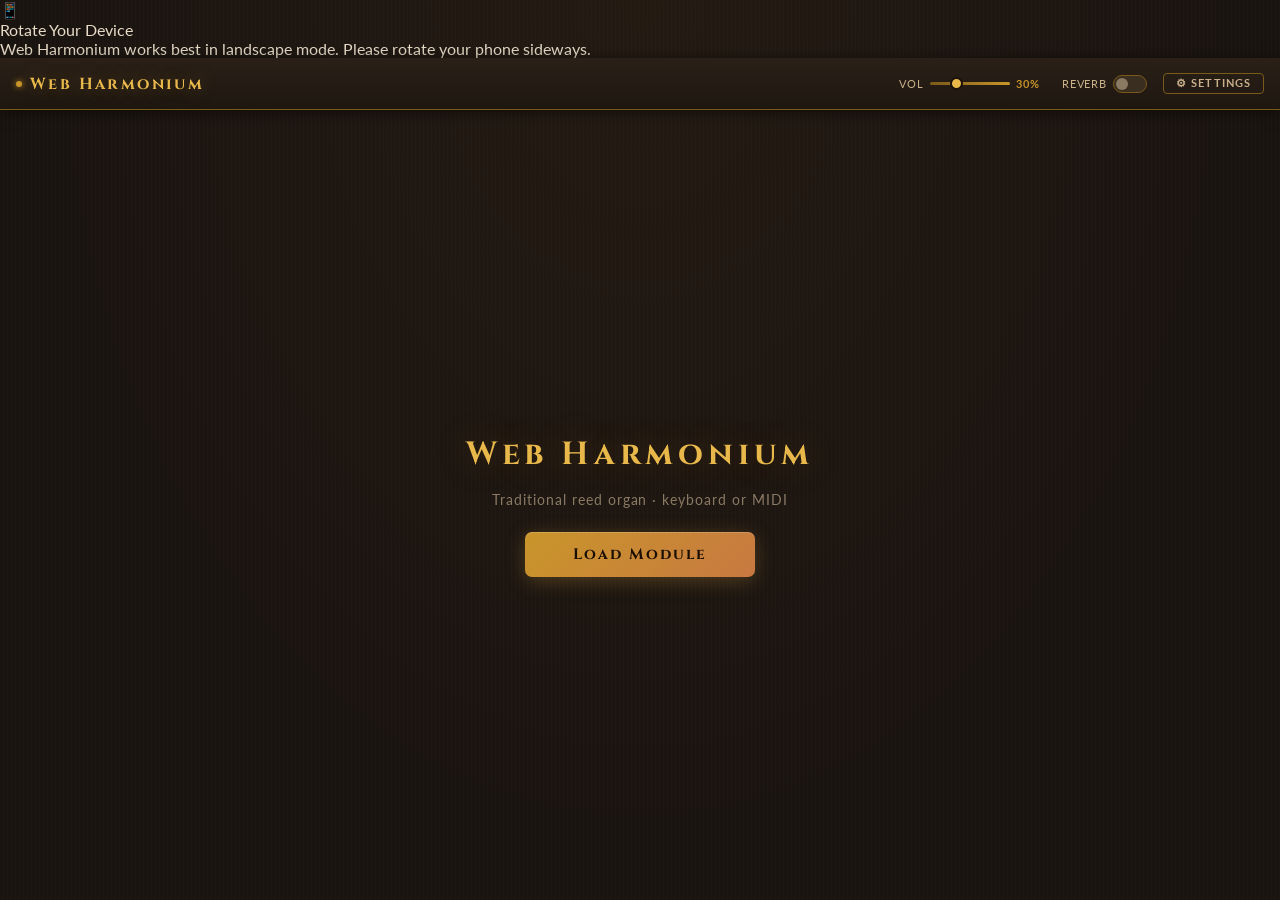
==== commit 83de8fa5: "updated the structure for mobile devices" ====
--- a/index.html
+++ b/index.html
@@ -5,7 +5,7 @@
   <meta property="og:title" content="Web Harmonium" />
   <meta property="og:type" content="website" />
   <meta property="og:description" content="Play Harmonium using your normal computer keyboard or attach a MIDI keyboard to play" />
-  <meta property="og:url" content="https://rajaramaniyer.github.io/webharmonium.html" />
+  <meta property="og:url" content="https://webharmonium.xento.xyz/" />
   <link rel="manifest" href="Configs/manifest.json">
   <link rel="preconnect" href="https://fonts.googleapis.com">
   <link href="https://fonts.googleapis.com/css2?family=Cinzel:wght@400;600;700&family=Lato:ital,wght@0,300;0,400;0,700;1,400&display=swap" rel="stylesheet">
@@ -16,7 +16,14 @@
 </head>
 <body>
 
-<!-- Navbar -->
+<!-- Portrait lock overlay — hidden on landscape, shown on portrait mobile -->
+<div id="portraitOverlay">
+  <div class="portrait-icon">📱</div>
+  <div class="portrait-title">Rotate Your Device</div>
+  <div class="portrait-sub">Web Harmonium works best in landscape mode. Please rotate your phone sideways.</div>
+</div>
+
+<!--  Navbar -->
 <nav class="navbar">
   <div class="brand"><div class="brand-pip"></div>Web Harmonium</div>
   <div class="nav-controls">
@@ -149,6 +156,16 @@
     <hr class="modal-divider">
 
     <div class="modal-section">
+      <div class="modal-section-title">Display</div>
+      <div class="modal-toggle-row">
+        <span class="mctrl-label">Note Helper</span>
+        <label class="sw"><input id="noteHelperToggle" type="checkbox" onclick="setNoteHelperEnabled(this.checked)"><span class="sw-track"></span></label>
+      </div>
+    </div>
+
+    <hr class="modal-divider">
+
+    <div class="modal-section">
       <div class="modal-section-title">Tuning &amp; Register</div>
       <div class="mctrl-row">
         <span class="mctrl-label">Transpose</span>
--- a/Styles/style.css
+++ b/Styles/style.css
@@ -419,7 +419,7 @@
       touch-action:none;
     }
 
-    /* White keys */
+    /* White  keys */
     .mob-wk{
       flex:1;
       background:linear-gradient(180deg,#f4ede1 0%,#efe8d5 14%,#e9e1c6 52%,#ddd5b6 80%,#cec2a0 100%);
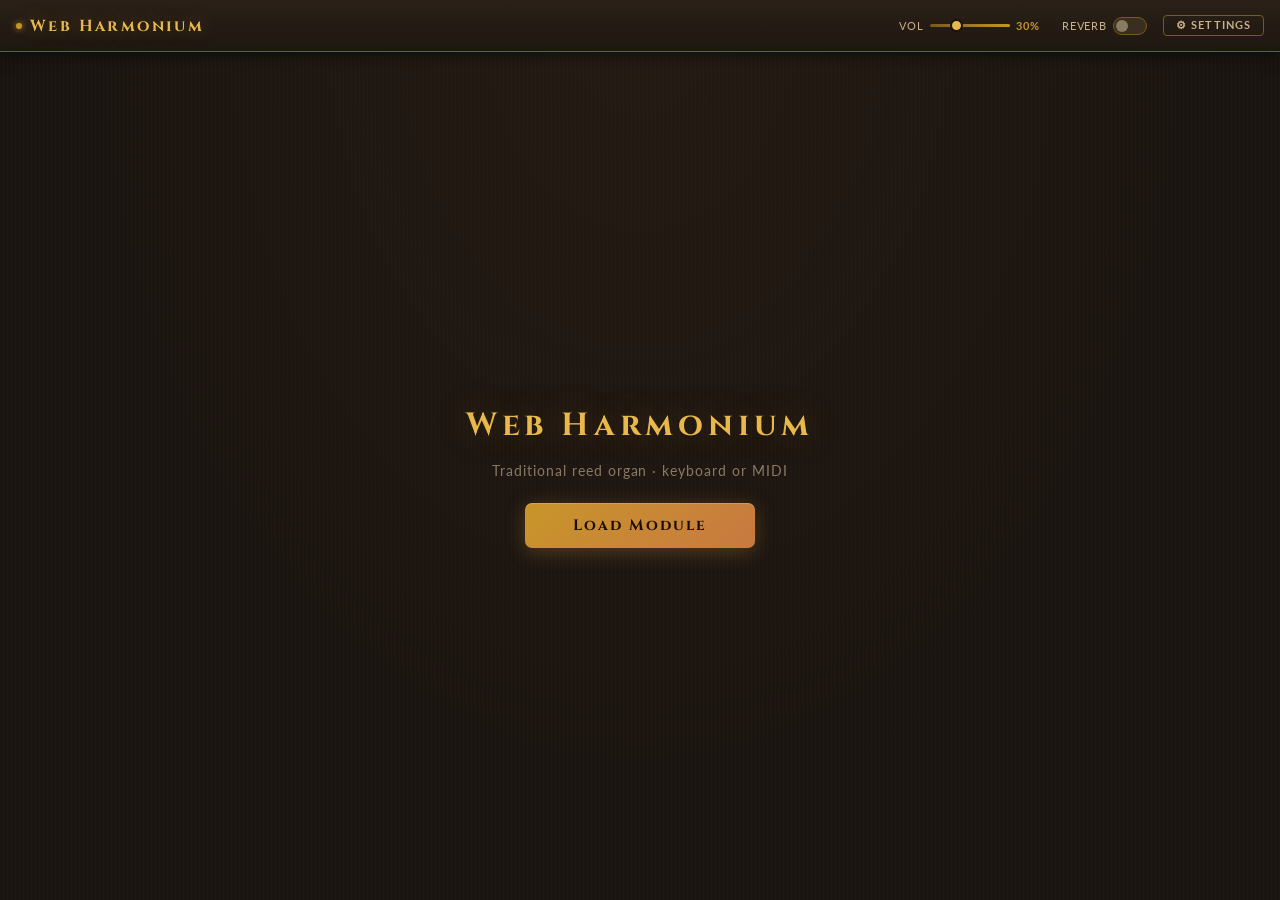
==== commit 6ccbba80: "added favicon" ====
--- a/index.html
+++ b/index.html
@@ -9,19 +9,14 @@
   <link rel="manifest" href="Configs/manifest.json">
   <link rel="preconnect" href="https://fonts.googleapis.com">
   <link href="https://fonts.googleapis.com/css2?family=Cinzel:wght@400;600;700&family=Lato:ital,wght@0,300;0,400;0,700;1,400&display=swap" rel="stylesheet">
+  <link rel="icon" type="image/png" href="icons/favicon.png">
+  <link rel="apple-touch-icon" href="icons/favicon.png">
   <script src="Notes/Keynotes.js"></script>
   <script src="Scripts/sound_sys.js"></script>
   <title>Web Harmonium</title>
 <link rel="stylesheet" href="Styles/style.css">
 </head>
 <body>
-
-<!-- Portrait lock overlay — hidden on landscape, shown on portrait mobile -->
-<div id="portraitOverlay">
-  <div class="portrait-icon">📱</div>
-  <div class="portrait-title">Rotate Your Device</div>
-  <div class="portrait-sub">Web Harmonium works best in landscape mode. Please rotate your phone sideways.</div>
-</div>
 
 <!--  Navbar -->
 <nav class="navbar">
@@ -79,29 +74,29 @@
         <!-- keys-outer wraps keys-row for horizontal scroll on mobile -->
         <div class="keys-outer">
           <div class="keys-row" id="keysRow">
-            <div class="wk" key="`"  onmousedown="play(this)" onmouseup="stop(this)" onmouseleave="stop(this)" ontouchstart="play(this)" ontouchend="stop(this)" ontouchcancel="stop(this)"><span class="kb">`</span></div>
-            <div class="wk" key="q"  onmousedown="play(this)" onmouseup="stop(this)" onmouseleave="stop(this)" ontouchstart="play(this)" ontouchend="stop(this)" ontouchcancel="stop(this)"><span class="kb">q</span></div>
-            <div class="wk" key="w"  onmousedown="play(this)" onmouseup="stop(this)" onmouseleave="stop(this)" ontouchstart="play(this)" ontouchend="stop(this)" ontouchcancel="stop(this)"><span class="kb">w</span></div>
-            <div class="wk" key="e"  onmousedown="play(this)" onmouseup="stop(this)" onmouseleave="stop(this)" ontouchstart="play(this)" ontouchend="stop(this)" ontouchcancel="stop(this)"><span class="kb">e</span><span class="nt">C</span></div>
-            <div class="wk" key="r"  onmousedown="play(this)" onmouseup="stop(this)" onmouseleave="stop(this)" ontouchstart="play(this)" ontouchend="stop(this)" ontouchcancel="stop(this)"><span class="kb">r</span><span class="nt">D</span></div>
-            <div class="wk" key="t"  onmousedown="play(this)" onmouseup="stop(this)" onmouseleave="stop(this)" ontouchstart="play(this)" ontouchend="stop(this)" ontouchcancel="stop(this)"><span class="kb">t</span><span class="nt">E</span></div>
-            <div class="wk" key="y"  onmousedown="play(this)" onmouseup="stop(this)" onmouseleave="stop(this)" ontouchstart="play(this)" ontouchend="stop(this)" ontouchcancel="stop(this)"><span class="kb">y</span><span class="nt">F</span></div>
-            <div class="wk" key="u"  onmousedown="play(this)" onmouseup="stop(this)" onmouseleave="stop(this)" ontouchstart="play(this)" ontouchend="stop(this)" ontouchcancel="stop(this)"><span class="kb">u</span><span class="nt">G</span></div>
-            <div class="wk" key="i"  onmousedown="play(this)" onmouseup="stop(this)" onmouseleave="stop(this)" ontouchstart="play(this)" ontouchend="stop(this)" ontouchcancel="stop(this)"><span class="kb">i</span><span class="nt">A</span></div>
-            <div class="wk" key="o"  onmousedown="play(this)" onmouseup="stop(this)" onmouseleave="stop(this)" ontouchstart="play(this)" ontouchend="stop(this)" ontouchcancel="stop(this)"><span class="kb">o</span><span class="nt">B</span></div>
-            <div class="wk" key="p"  onmousedown="play(this)" onmouseup="stop(this)" onmouseleave="stop(this)" ontouchstart="play(this)" ontouchend="stop(this)" ontouchcancel="stop(this)"><span class="kb">p</span></div>
-            <div class="wk" key="["  onmousedown="play(this)" onmouseup="stop(this)" onmouseleave="stop(this)" ontouchstart="play(this)" ontouchend="stop(this)" ontouchcancel="stop(this)"><span class="kb">[</span></div>
-            <div class="wk" key="]"  onmousedown="play(this)" onmouseup="stop(this)" onmouseleave="stop(this)" ontouchstart="play(this)" ontouchend="stop(this)" ontouchcancel="stop(this)"><span class="kb">]</span></div>
-            <div class="wk" key="\"  onmousedown="play(this)" onmouseup="stop(this)" onmouseleave="stop(this)" ontouchstart="play(this)" ontouchend="stop(this)" ontouchcancel="stop(this)"><span class="kb">\</span></div>
-            <div class="bk" id="bk1"    key="1" onmousedown="play(this)" onmouseup="stop(this)" onmouseleave="stop(this)" ontouchstart="play(this)" ontouchend="stop(this)" ontouchcancel="stop(this)"><span class="kb">1</span></div>
-            <div class="bk" id="bk2"    key="2" onmousedown="play(this)" onmouseup="stop(this)" onmouseleave="stop(this)" ontouchstart="play(this)" ontouchend="stop(this)" ontouchcancel="stop(this)"><span class="kb">2</span></div>
-            <div class="bk" id="bk4"    key="4" onmousedown="play(this)" onmouseup="stop(this)" onmouseleave="stop(this)" ontouchstart="play(this)" ontouchend="stop(this)" ontouchcancel="stop(this)"><span class="kb">4</span></div>
-            <div class="bk" id="bk5"    key="5" onmousedown="play(this)" onmouseup="stop(this)" onmouseleave="stop(this)" ontouchstart="play(this)" ontouchend="stop(this)" ontouchcancel="stop(this)"><span class="kb">5</span></div>
-            <div class="bk" id="bk7"    key="7" onmousedown="play(this)" onmouseup="stop(this)" onmouseleave="stop(this)" ontouchstart="play(this)" ontouchend="stop(this)" ontouchcancel="stop(this)"><span class="kb">7</span></div>
-            <div class="bk" id="bk8"    key="8" onmousedown="play(this)" onmouseup="stop(this)" onmouseleave="stop(this)" ontouchstart="play(this)" ontouchend="stop(this)" ontouchcancel="stop(this)"><span class="kb">8</span></div>
-            <div class="bk" id="bk9"    key="9" onmousedown="play(this)" onmouseup="stop(this)" onmouseleave="stop(this)" ontouchstart="play(this)" ontouchend="stop(this)" ontouchcancel="stop(this)"><span class="kb">9</span></div>
-            <div class="bk" id="bkDash" key="-" onmousedown="play(this)" onmouseup="stop(this)" onmouseleave="stop(this)" ontouchstart="play(this)" ontouchend="stop(this)" ontouchcancel="stop(this)"><span class="kb">-</span></div>
-            <div class="bk" id="bkEq"   key="=" onmousedown="play(this)" onmouseup="stop(this)" onmouseleave="stop(this)" ontouchstart="play(this)" ontouchend="stop(this)" ontouchcancel="stop(this)"><span class="kb">=</span></div>
+            <div class="wk" key="`"  onmousedown="play(this)" onmouseup="stop(this)" onmouseleave="stop(this)" ontouchstart="play(this)" ontouchend="stop(this)" ontouchcancel="stop(this)" oncontextmenu="return false"><span class="kb">`</span></div>
+            <div class="wk" key="q"  onmousedown="play(this)" onmouseup="stop(this)" onmouseleave="stop(this)" ontouchstart="play(this)" ontouchend="stop(this)" ontouchcancel="stop(this)" oncontextmenu="return false"><span class="kb">q</span></div>
+            <div class="wk" key="w"  onmousedown="play(this)" onmouseup="stop(this)" onmouseleave="stop(this)" ontouchstart="play(this)" ontouchend="stop(this)" ontouchcancel="stop(this)" oncontextmenu="return false"><span class="kb">w</span></div>
+            <div class="wk" key="e"  onmousedown="play(this)" onmouseup="stop(this)" onmouseleave="stop(this)" ontouchstart="play(this)" ontouchend="stop(this)" ontouchcancel="stop(this)" oncontextmenu="return false"><span class="kb">e</span><span class="nt">C</span></div>
+            <div class="wk" key="r"  onmousedown="play(this)" onmouseup="stop(this)" onmouseleave="stop(this)" ontouchstart="play(this)" ontouchend="stop(this)" ontouchcancel="stop(this)" oncontextmenu="return false"><span class="kb">r</span><span class="nt">D</span></div>
+            <div class="wk" key="t"  onmousedown="play(this)" onmouseup="stop(this)" onmouseleave="stop(this)" ontouchstart="play(this)" ontouchend="stop(this)" ontouchcancel="stop(this)" oncontextmenu="return false"><span class="kb">t</span><span class="nt">E</span></div>
+            <div class="wk" key="y"  onmousedown="play(this)" onmouseup="stop(this)" onmouseleave="stop(this)" ontouchstart="play(this)" ontouchend="stop(this)" ontouchcancel="stop(this)" oncontextmenu="return false"><span class="kb">y</span><span class="nt">F</span></div>
+            <div class="wk" key="u"  onmousedown="play(this)" onmouseup="stop(this)" onmouseleave="stop(this)" ontouchstart="play(this)" ontouchend="stop(this)" ontouchcancel="stop(this)" oncontextmenu="return false"><span class="kb">u</span><span class="nt">G</span></div>
+            <div class="wk" key="i"  onmousedown="play(this)" onmouseup="stop(this)" onmouseleave="stop(this)" ontouchstart="play(this)" ontouchend="stop(this)" ontouchcancel="stop(this)" oncontextmenu="return false"><span class="kb">i</span><span class="nt">A</span></div>
+            <div class="wk" key="o"  onmousedown="play(this)" onmouseup="stop(this)" onmouseleave="stop(this)" ontouchstart="play(this)" ontouchend="stop(this)" ontouchcancel="stop(this)" oncontextmenu="return false"><span class="kb">o</span><span class="nt">B</span></div>
+            <div class="wk" key="p"  onmousedown="play(this)" onmouseup="stop(this)" onmouseleave="stop(this)" ontouchstart="play(this)" ontouchend="stop(this)" ontouchcancel="stop(this)" oncontextmenu="return false"><span class="kb">p</span></div>
+            <div class="wk" key="["  onmousedown="play(this)" onmouseup="stop(this)" onmouseleave="stop(this)" ontouchstart="play(this)" ontouchend="stop(this)" ontouchcancel="stop(this)" oncontextmenu="return false"><span class="kb">[</span></div>
+            <div class="wk" key="]"  onmousedown="play(this)" onmouseup="stop(this)" onmouseleave="stop(this)" ontouchstart="play(this)" ontouchend="stop(this)" ontouchcancel="stop(this)" oncontextmenu="return false"><span class="kb">]</span></div>
+            <div class="wk" key="\"  onmousedown="play(this)" onmouseup="stop(this)" onmouseleave="stop(this)" ontouchstart="play(this)" ontouchend="stop(this)" ontouchcancel="stop(this)" oncontextmenu="return false"><span class="kb">\</span></div>
+            <div class="bk" id="bk1"    key="1" onmousedown="play(this)" onmouseup="stop(this)" onmouseleave="stop(this)" ontouchstart="play(this)" ontouchend="stop(this)" ontouchcancel="stop(this)" oncontextmenu="return false"><span class="kb">1</span></div>
+            <div class="bk" id="bk2"    key="2" onmousedown="play(this)" onmouseup="stop(this)" onmouseleave="stop(this)" ontouchstart="play(this)" ontouchend="stop(this)" ontouchcancel="stop(this)" oncontextmenu="return false"><span class="kb">2</span></div>
+            <div class="bk" id="bk4"    key="4" onmousedown="play(this)" onmouseup="stop(this)" onmouseleave="stop(this)" ontouchstart="play(this)" ontouchend="stop(this)" ontouchcancel="stop(this)" oncontextmenu="return false"><span class="kb">4</span></div>
+            <div class="bk" id="bk5"    key="5" onmousedown="play(this)" onmouseup="stop(this)" onmouseleave="stop(this)" ontouchstart="play(this)" ontouchend="stop(this)" ontouchcancel="stop(this)" oncontextmenu="return false"><span class="kb">5</span></div>
+            <div class="bk" id="bk7"    key="7" onmousedown="play(this)" onmouseup="stop(this)" onmouseleave="stop(this)" ontouchstart="play(this)" ontouchend="stop(this)" ontouchcancel="stop(this)" oncontextmenu="return false"><span class="kb">7</span></div>
+            <div class="bk" id="bk8"    key="8" onmousedown="play(this)" onmouseup="stop(this)" onmouseleave="stop(this)" ontouchstart="play(this)" ontouchend="stop(this)" ontouchcancel="stop(this)" oncontextmenu="return false"><span class="kb">8</span></div>
+            <div class="bk" id="bk9"    key="9" onmousedown="play(this)" onmouseup="stop(this)" onmouseleave="stop(this)" ontouchstart="play(this)" ontouchend="stop(this)" ontouchcancel="stop(this)" oncontextmenu="return false"><span class="kb">9</span></div>
+            <div class="bk" id="bkDash" key="-" onmousedown="play(this)" onmouseup="stop(this)" onmouseleave="stop(this)" ontouchstart="play(this)" ontouchend="stop(this)" ontouchcancel="stop(this)" oncontextmenu="return false"><span class="kb">-</span></div>
+            <div class="bk" id="bkEq"   key="=" onmousedown="play(this)" onmouseup="stop(this)" onmouseleave="stop(this)" ontouchstart="play(this)" ontouchend="stop(this)" ontouchcancel="stop(this)" oncontextmenu="return false"><span class="kb">=</span></div>
           </div>
         </div>
       </div>
@@ -150,16 +145,6 @@
       <div class="modal-toggle-row">
         <span class="mctrl-label">Reverb</span>
         <label class="sw"><input id="useReverbModal" type="checkbox" onclick="syncReverb(this.checked)"><span class="sw-track"></span></label>
-      </div>
-    </div>
-
-    <hr class="modal-divider">
-
-    <div class="modal-section">
-      <div class="modal-section-title">Display</div>
-      <div class="modal-toggle-row">
-        <span class="mctrl-label">Note Helper</span>
-        <label class="sw"><input id="noteHelperToggle" type="checkbox" onclick="setNoteHelperEnabled(this.checked)"><span class="sw-track"></span></label>
       </div>
     </div>
 
--- a/Styles/style.css
+++ b/Styles/style.css
@@ -158,7 +158,7 @@
         0 10px 16px rgba(0,0,0,.55),
         0 18px 28px rgba(0,0,0,.25);
       transform-origin:top center;
-      transition:transform .06s ease,box-shadow .06s ease,background .06s ease;
+      transition:transform .02s ease,box-shadow .02s ease,background .02s ease;
       display:flex;flex-direction:column;align-items:center;justify-content:flex-end;
       padding-bottom:16px;
     }
@@ -168,8 +168,8 @@
       background:linear-gradient(180deg,#cfc49e 0%,#bfb48e 28%,#afa47e 68%,#9f946e 100%);
       box-shadow:inset -1px 0 0 rgba(255,255,255,.3),inset 1px 0 0 rgba(0,0,0,.1),0 1px 0 #7a6040,0 2px 6px rgba(0,0,0,.55),0 4px 10px rgba(0,0,0,.25);
     }
-    .wk .kb{font:700 12px/1 'Lato',monospace;color:rgba(70,55,35,.65);letter-spacing:.04em;}
-    .wk .nt{font:400 10px/1 'Lato',sans-serif;color:rgba(80,60,40,.45);margin-top:4px;}
+    .wk .kb{font:900 13px/1 'Lato',monospace;color:rgba(40,24,8,.85);letter-spacing:.04em;}
+    .wk .nt{font:700 10px/1 'Lato',sans-serif;color:rgba(40,24,8,.65);margin-top:4px;}
 
     .bk{
       position:absolute;top:0;z-index:3;
@@ -180,7 +180,7 @@
       cursor:pointer;
       box-shadow:inset 1px 0 0 rgba(255,255,255,.055),inset -1px 0 0 rgba(255,255,255,.02),0 8px 0 #0a0806,3px 10px 18px rgba(0,0,0,.9),1px 14px 24px rgba(0,0,0,.6);
       transform-origin:top center;
-      transition:transform .06s ease,box-shadow .06s ease,background .06s ease;
+      transition:transform .02s ease,box-shadow .02s ease,background .02s ease;
       display:flex;align-items:flex-end;justify-content:center;padding-bottom:9px;
     }
     .bk:hover{background:linear-gradient(180deg,#3a2e20 0%,#2c2416 25%,#201a0e 60%,#141008 100%);}
@@ -189,7 +189,7 @@
       background:linear-gradient(180deg,#201a0e 0%,#140e06 100%);
       box-shadow:inset 1px 0 0 rgba(255,255,255,.03),0 1px 0 #0a0806,1px 2px 6px rgba(0,0,0,.95),1px 4px 10px rgba(0,0,0,.6);
     }
-    .bk .kb{font:700 10px/1 'Lato',monospace;color:rgba(200,160,80,.5);}
+    .bk .kb{font:900 11px/1 'Lato',monospace;color:rgba(230,190,100,.9);}
 
     /* ── Legend ── */
     .key-legend{margin-top:16px;display:flex;align-items:center;justify-content:center;gap:5px;flex-wrap:wrap;}
@@ -246,7 +246,7 @@
           8px 0 0 #9a8060,
           10px 0 16px rgba(0,0,0,.55);
         transform-origin:left center;
-        transition:transform .06s ease,box-shadow .06s ease,background .06s ease;
+        transition:transform .02s ease,box-shadow .02s ease,background .02s ease;
         /* label at right end instead of bottom */
         padding-bottom:0;
         padding-right:8px;
@@ -274,7 +274,7 @@
         /* JS sets left; we need top offset per key */
         box-shadow:0 8px 0 #0a0806,10px 3px 18px rgba(0,0,0,.9),14px 1px 24px rgba(0,0,0,.6);
         transform-origin:left center;
-        transition:transform .06s ease,box-shadow .06s ease,background .06s ease;
+        transition:transform .02s ease,box-shadow .02s ease,background .02s ease;
         padding-bottom:0;
         padding-right:8px;
         justify-content:flex-end;
@@ -433,7 +433,7 @@
         0 8px 12px rgba(0,0,0,.5),
         0 14px 22px rgba(0,0,0,.22);
       transform-origin:top center;
-      transition:transform .06s ease,box-shadow .06s ease,background .06s ease;
+      transition:transform .02s ease,box-shadow .02s ease,background .02s ease;
       display:flex;flex-direction:column;align-items:center;justify-content:flex-end;
       padding-bottom:9px;
       -webkit-tap-highlight-color:transparent;touch-action:none;
@@ -443,8 +443,8 @@
       background:linear-gradient(180deg,#cec39d 0%,#beb38d 28%,#aea37d 68%,#9e936d 100%);
       box-shadow:inset -1px 0 0 rgba(255,255,255,.25),inset 1px 0 0 rgba(0,0,0,.1),0 1px 0 #7a6040,0 2px 5px rgba(0,0,0,.55);
     }
-    .mob-wk .mob-kb{font:700 9px/1 'Lato',monospace;color:rgba(70,55,35,.6);}
-    .mob-wk .mob-nt{font:400 7px/1 'Lato',sans-serif;color:rgba(80,60,40,.4);margin-top:2px;}
+    .mob-wk .mob-kb{font:900 10px/1 'Lato',monospace;color:rgba(40,24,8,.85);}
+    .mob-wk .mob-nt{font:700 7px/1 'Lato',sans-serif;color:rgba(40,24,8,.65);margin-top:2px;}
 
     /* Black keys — JS sets left/width/height */
     .mob-bk{
@@ -460,7 +460,7 @@
         2px 7px 12px rgba(0,0,0,.88),
         1px 9px 16px rgba(0,0,0,.55);
       transform-origin:top center;
-      transition:transform .06s ease,box-shadow .06s ease,background .06s ease;
+      transition:transform .02s ease,box-shadow .02s ease,background .02s ease;
       display:flex;align-items:flex-end;justify-content:center;
       padding-bottom:6px;
       -webkit-tap-highlight-color:transparent;touch-action:none;
@@ -470,11 +470,31 @@
       background:linear-gradient(180deg,#1c1610 0%,#120e08 100%);
       box-shadow:0 1px 0 #0a0806,1px 2px 5px rgba(0,0,0,.95);
     }
-    .mob-bk .mob-kb{font:700 8px/1 'Lato',monospace;color:rgba(200,160,80,.5);}
+    .mob-bk .mob-kb{font:900 9px/1 'Lato',monospace;color:rgba(230,190,100,.95);}
 
     #landscapeHint{
       display:none;width:100%;max-width:1260px;margin-top:10px;
       text-align:center;font-size:.68rem;color:var(--muted);letter-spacing:.07em;
       padding:8px 14px;background:rgba(200,150,60,.05);
       border:1px solid rgba(200,150,60,.1);border-radius:8px;
+    }
+    /* ══════════════════════════════════════════════
+       KILL VIBRATION, SELECTION, LONG-PRESS CALLOUT
+    ══════════════════════════════════════════════ */
+    .wk,.bk,.mob-wk,.mob-bk,
+    .wk *,.bk *,.mob-wk *,.mob-bk *{
+      -webkit-tap-highlight-color:transparent !important;
+      -webkit-touch-callout:none !important;
+      -webkit-user-select:none !important;
+      -moz-user-select:none !important;
+      user-select:none !important;
+      touch-action:none !important;
+      outline:none !important;
+      -webkit-user-drag:none !important;
+    }
+    /* Prevent context menu text selection flash */
+    .keys-row,.keys-outer,.mob-keys-wrap{
+      -webkit-user-select:none;
+      user-select:none;
+      touch-action:none;
     }
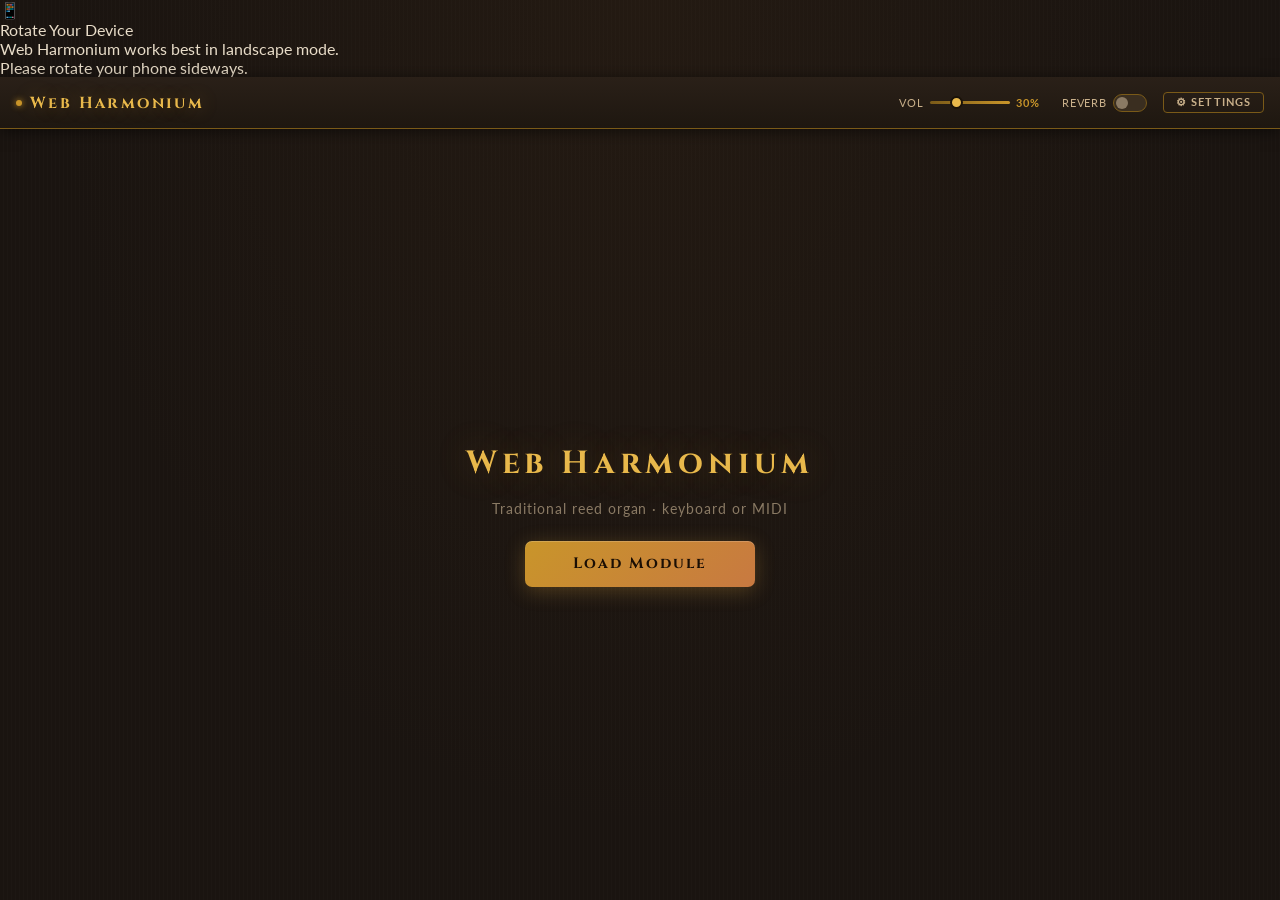
==== commit c96244c2: "changed the settings menu" ====
--- a/index.html
+++ b/index.html
@@ -17,6 +17,13 @@
 <link rel="stylesheet" href="Styles/style.css">
 </head>
 <body>
+
+<!-- Portrait lock overlay -->
+<div id="portraitOverlay">
+  <div class="portrait-icon">📱</div>
+  <div class="portrait-title">Rotate Your Device</div>
+  <div class="portrait-sub">Web Harmonium works best in landscape mode.<br>Please rotate your phone sideways.</div>
+</div>
 
 <!--  Navbar -->
 <nav class="navbar">
@@ -146,6 +153,10 @@
         <span class="mctrl-label">Reverb</span>
         <label class="sw"><input id="useReverbModal" type="checkbox" onclick="syncReverb(this.checked)"><span class="sw-track"></span></label>
       </div>
+      <div class="modal-toggle-row">
+        <span class="mctrl-label">Note Helper</span>
+        <label class="sw"><input id="noteHelperToggle" type="checkbox" onclick="setNoteHelperEnabled(this.checked)"><span class="sw-track"></span></label>
+      </div>
     </div>
 
     <hr class="modal-divider">
